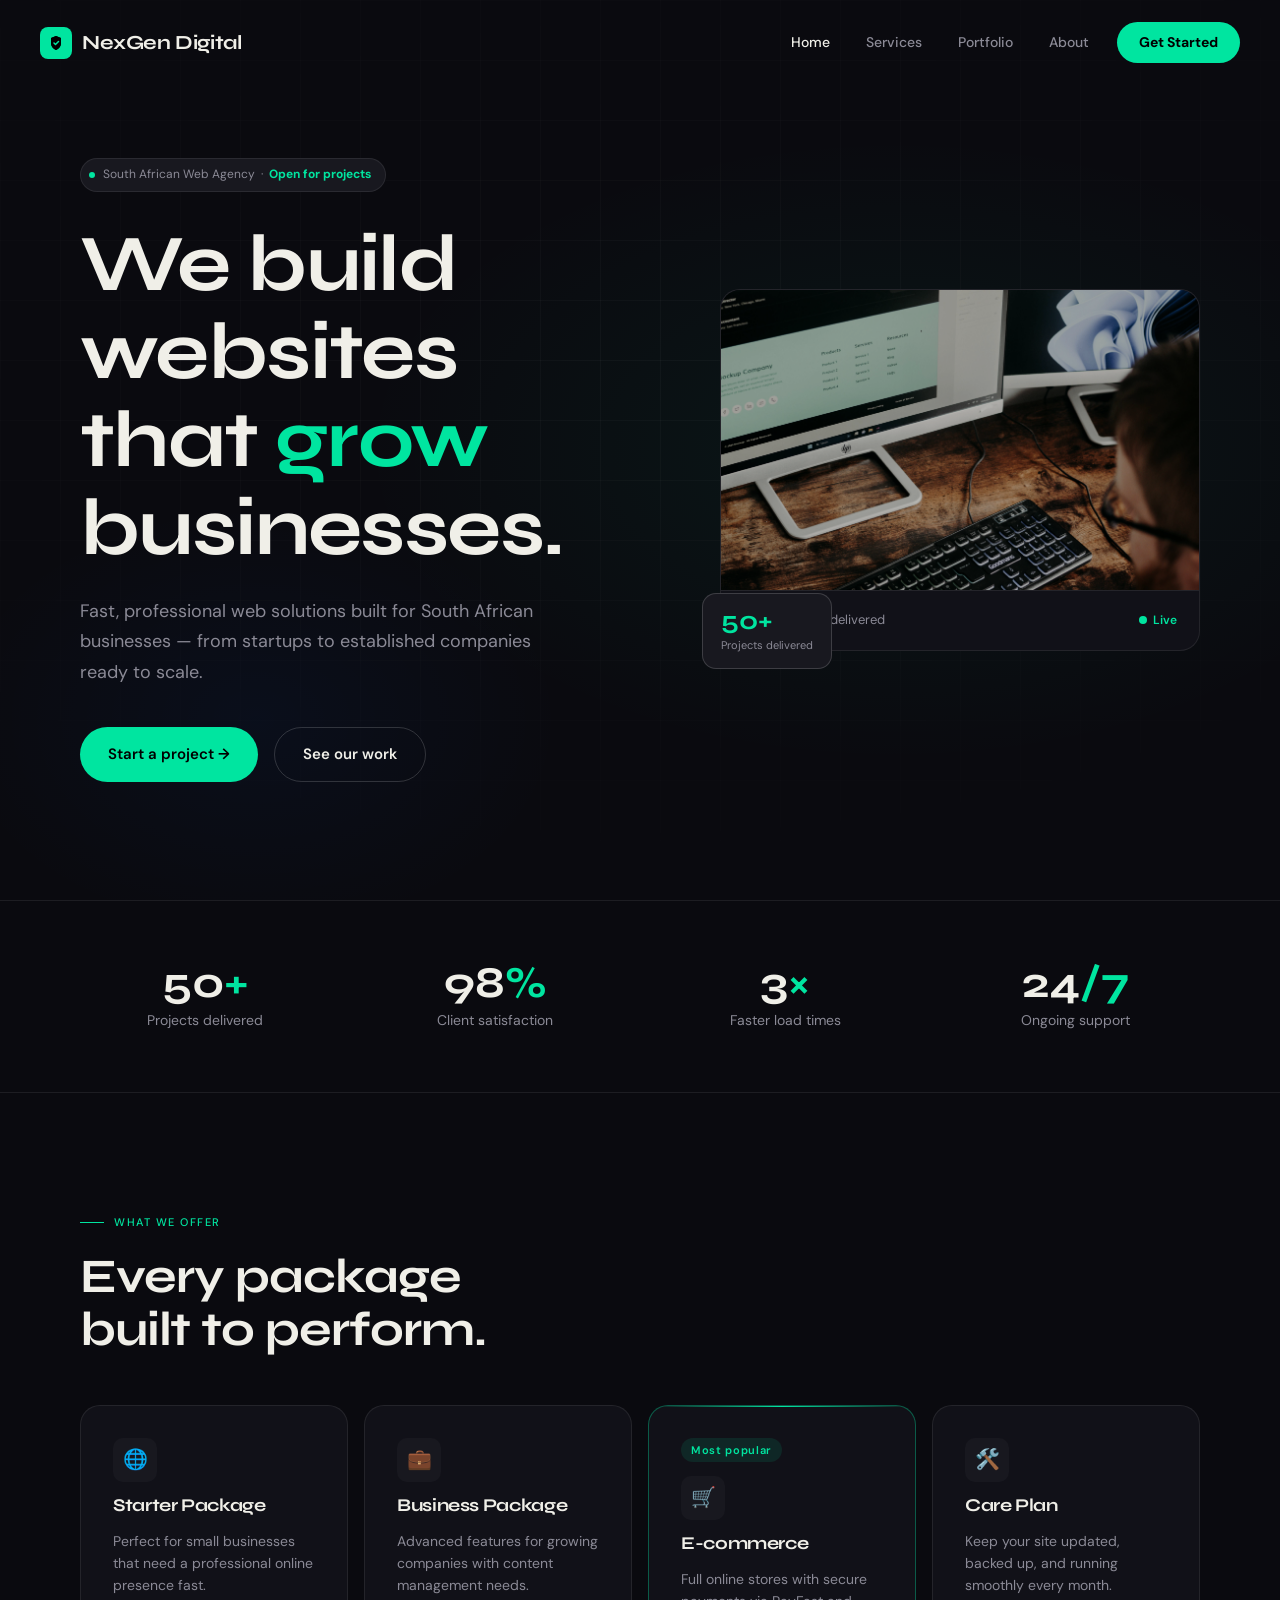
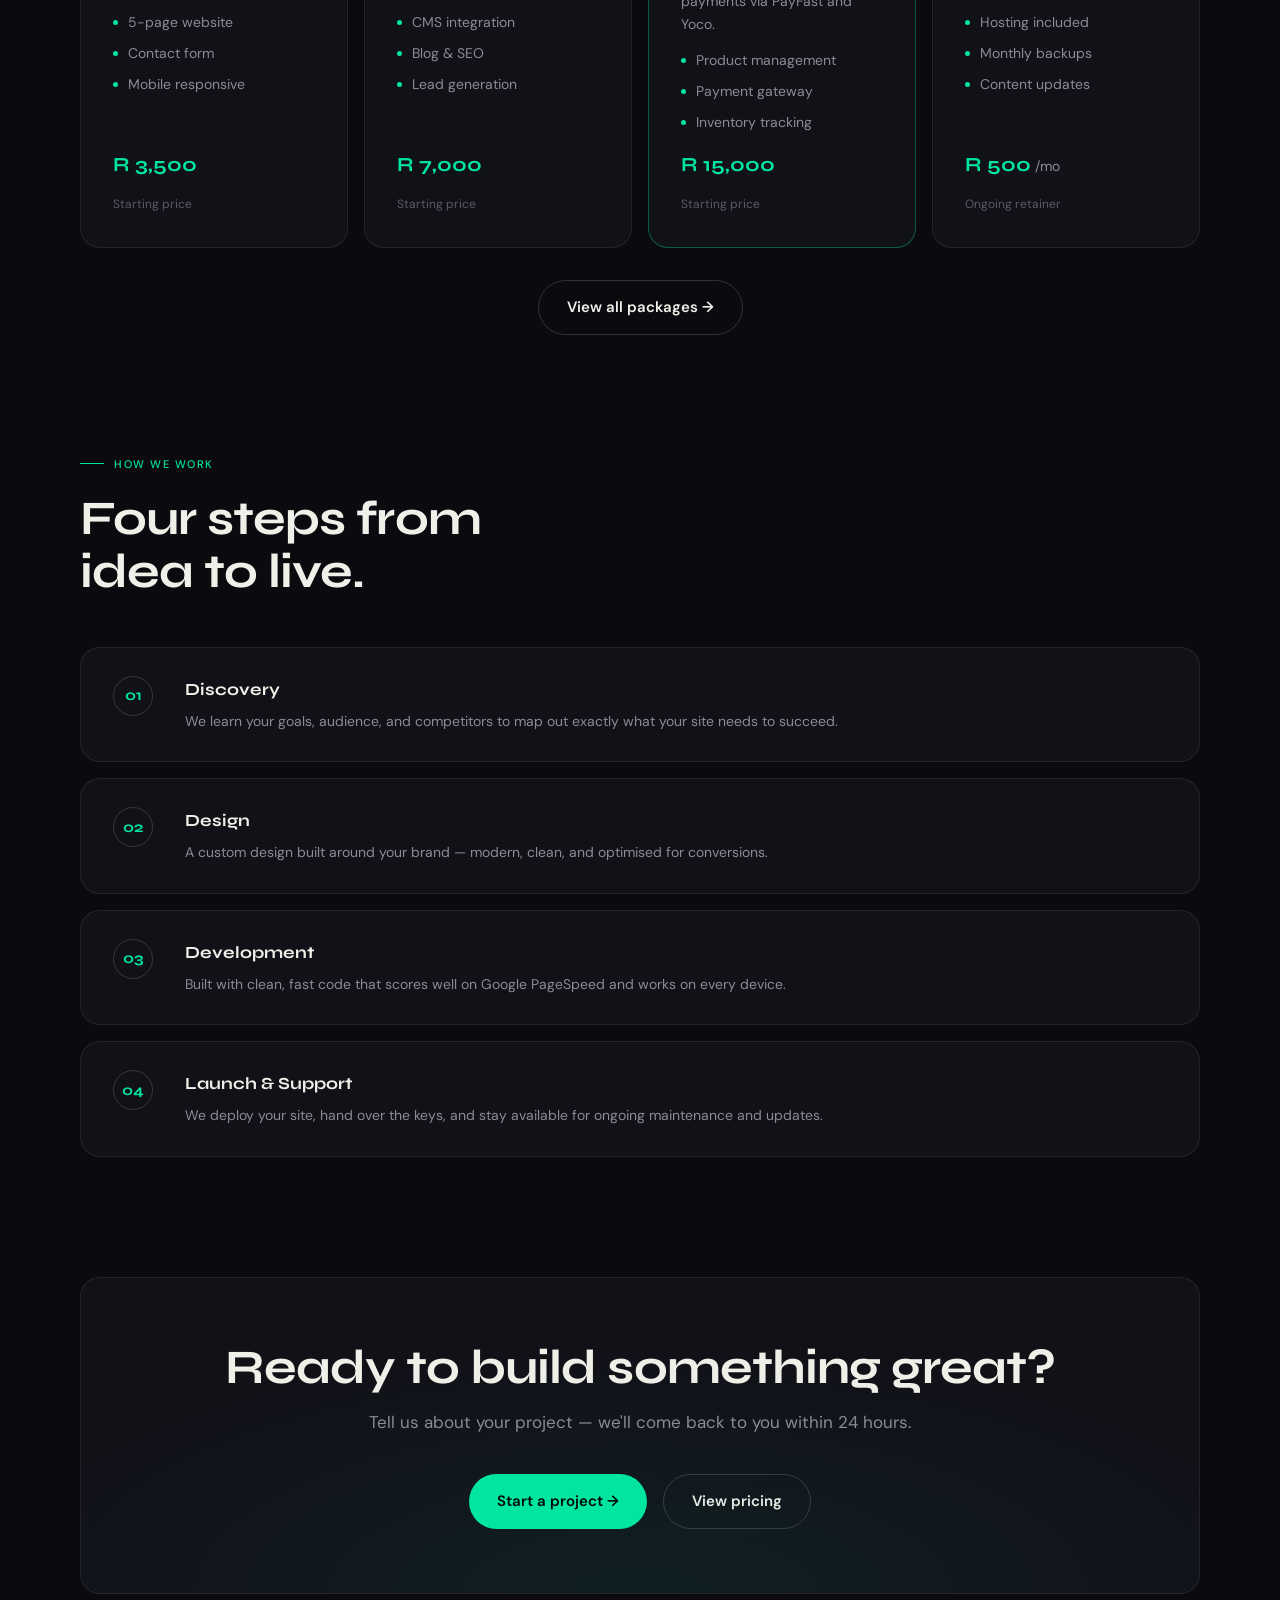
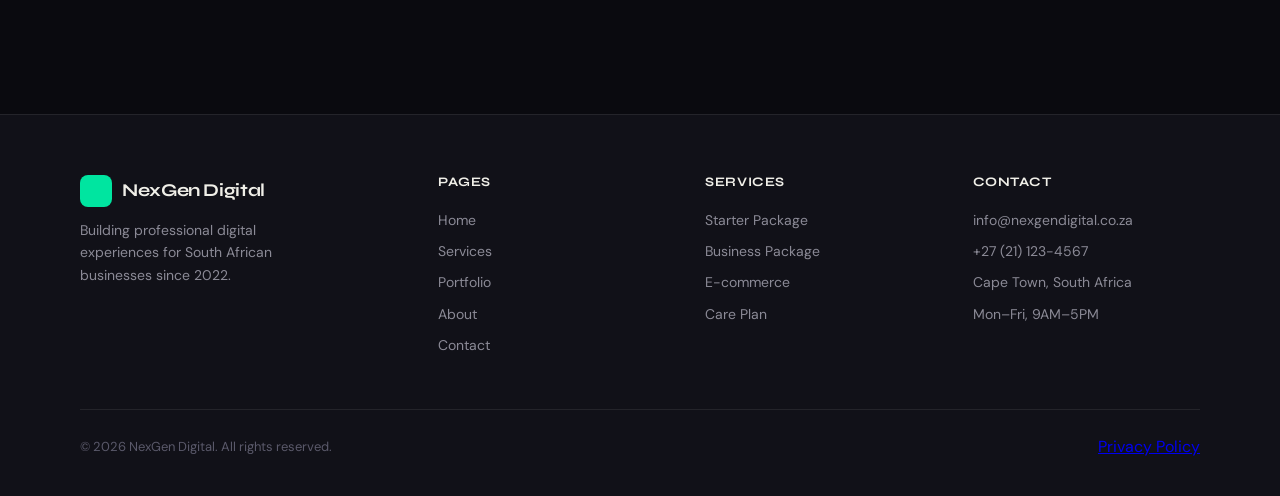
==== NexGen-Digital-main/index.html @ 3d47c084 "Add redesigned NexGen Digital site" ====
<!doctype html>
<html lang="en">
  <head>
    <meta charset="utf-8" />
    <meta name="viewport" content="width=device-width,initial-scale=1" />
    <title>NexGen Digital — Websites that help businesses grow</title>
    <link rel="preconnect" href="https://fonts.googleapis.com">
    <link rel="preconnect" href="https://fonts.gstatic.com" crossorigin>
    <link href="https://fonts.googleapis.com/css2?family=Syne:wght@600;700;800&family=DM+Sans:wght@400;500;600&display=swap" rel="stylesheet">
    <link rel="stylesheet" href="css/styles.css">
  </head>
  <body>

    <header class="site-header" id="header">
      <div class="container header-inner">
        <a href="index.html" class="brand">
          <div class="brand-mark">
            <svg viewBox="0 0 16 16" fill="none" xmlns="http://www.w3.org/2000/svg">
              <path d="M3 3L8 1L13 3V8C13 11.5 10.5 14 8 15C5.5 14 3 11.5 3 8V3Z" fill="#000" stroke="#000" stroke-width="0"/>
              <path d="M3 3L8 1L13 3V8C13 11.5 10.5 14 8 15C5.5 14 3 11.5 3 8V3Z" fill="#000"/>
              <path d="M6 8L7.5 9.5L10.5 6.5" stroke="#00E5A0" stroke-width="1.5" stroke-linecap="round" stroke-linejoin="round"/>
            </svg>
          </div>
          NexGen Digital
        </a>
        <nav class="nav">
          <a href="index.html" class="active">Home</a>
          <a href="services.html">Services</a>
          <a href="portfolio.html">Portfolio</a>
          <a href="about.html">About</a>
          <a href="contact.html" class="cta">Get Started</a>
        </nav>
      </div>
    </header>

    <main>

      <!-- HERO -->
      <section class="hero">
        <div class="hero-bg"></div>
        <div class="hero-grid"></div>
        <div class="container hero-inner">
          <div class="hero-copy">
            <div class="hero-label">
              <span class="hero-dot"></span>
              <span>South African Web Agency &nbsp;·&nbsp; <strong style="color:var(--accent)">Open for projects</strong></span>
            </div>
            <h1>We build websites that <em>grow</em> businesses.</h1>
            <p class="hero-lede">Fast, professional web solutions built for South African businesses — from startups to established companies ready to scale.</p>
            <div class="hero-actions">
              <a href="contact.html" class="btn primary">Start a project &rarr;</a>
              <a href="portfolio.html" class="btn ghost">See our work</a>
            </div>
          </div>
          <div class="hero-visual reveal">
            <div class="hero-card">
              <img src="assets/pexels-fotios-photos-16129688.jpg" alt="Professional digital workspace" />
              <div class="hero-card-footer">
                <p>Latest project delivered</p>
                <div class="hcf-right">
                  <div class="hcf-dot"></div>
                  <span style="font-size:12px;color:var(--accent);font-weight:600">Live</span>
                </div>
              </div>
            </div>
            <div class="hero-badge">
              <div class="num">50<span style="color:var(--accent)">+</span></div>
              <div class="lbl">Projects delivered</div>
            </div>
          </div>
        </div>
      </section>

      <!-- STATS -->
      <div class="stats">
        <div class="container">
          <div class="stats-grid reveal">
            <div class="stat-item">
              <div class="stat-num">50<span>+</span></div>
              <div class="stat-lbl">Projects delivered</div>
            </div>
            <div class="stat-item">
              <div class="stat-num">98<span>%</span></div>
              <div class="stat-lbl">Client satisfaction</div>
            </div>
            <div class="stat-item">
              <div class="stat-num">3<span>×</span></div>
              <div class="stat-lbl">Faster load times</div>
            </div>
            <div class="stat-item">
              <div class="stat-num">24<span>/7</span></div>
              <div class="stat-lbl">Ongoing support</div>
            </div>
          </div>
        </div>
      </div>

      <!-- SERVICES PREVIEW -->
      <section class="section">
        <div class="container">
          <div class="eyebrow reveal">What we offer</div>
          <h2 class="reveal" style="color:var(--text);max-width:480px">Every package built to perform.</h2>
          <div class="cards">
            <article class="card reveal">
              <div class="card-icon">🌐</div>
              <h3>Starter Package</h3>
              <p>Perfect for small businesses that need a professional online presence fast.</p>
              <ul>
                <li>5-page website</li>
                <li>Contact form</li>
                <li>Mobile responsive</li>
              </ul>
              <div class="price">R 3,500</div>
              <div class="note">Starting price</div>
            </article>
            <article class="card reveal" style="transition-delay:0.1s">
              <div class="card-icon">💼</div>
              <h3>Business Package</h3>
              <p>Advanced features for growing companies with content management needs.</p>
              <ul>
                <li>CMS integration</li>
                <li>Blog &amp; SEO</li>
                <li>Lead generation</li>
              </ul>
              <div class="price">R 7,000</div>
              <div class="note">Starting price</div>
            </article>
            <article class="card featured reveal" style="transition-delay:0.2s">
              <div class="tag">Most popular</div>
              <div class="card-icon">🛒</div>
              <h3>E-commerce</h3>
              <p>Full online stores with secure payments via PayFast and Yoco.</p>
              <ul>
                <li>Product management</li>
                <li>Payment gateway</li>
                <li>Inventory tracking</li>
              </ul>
              <div class="price">R 15,000</div>
              <div class="note">Starting price</div>
            </article>
            <article class="card reveal" style="transition-delay:0.3s">
              <div class="card-icon">🛠️</div>
              <h3>Care Plan</h3>
              <p>Keep your site updated, backed up, and running smoothly every month.</p>
              <ul>
                <li>Hosting included</li>
                <li>Monthly backups</li>
                <li>Content updates</li>
              </ul>
              <div class="price">R 500<span style="font-size:14px;color:var(--muted);font-family:'DM Sans',sans-serif;font-weight:400"> /mo</span></div>
              <div class="note">Ongoing retainer</div>
            </article>
          </div>
          <div style="margin-top:32px;text-align:center">
            <a href="services.html" class="btn ghost">View all packages &rarr;</a>
          </div>
        </div>
      </section>

      <!-- PROCESS -->
      <section class="section" style="padding-top:0">
        <div class="container">
          <div class="eyebrow reveal">How we work</div>
          <h2 class="reveal" style="color:var(--text);max-width:440px">Four steps from idea to live.</h2>
          <ol class="process-list">
            <li class="reveal">
              <div class="step-num">01</div>
              <div class="step-content">
                <strong>Discovery</strong>
                <p>We learn your goals, audience, and competitors to map out exactly what your site needs to succeed.</p>
              </div>
            </li>
            <li class="reveal">
              <div class="step-num">02</div>
              <div class="step-content">
                <strong>Design</strong>
                <p>A custom design built around your brand — modern, clean, and optimised for conversions.</p>
              </div>
            </li>
            <li class="reveal">
              <div class="step-num">03</div>
              <div class="step-content">
                <strong>Development</strong>
                <p>Built with clean, fast code that scores well on Google PageSpeed and works on every device.</p>
              </div>
            </li>
            <li class="reveal">
              <div class="step-num">04</div>
              <div class="step-content">
                <strong>Launch &amp; Support</strong>
                <p>We deploy your site, hand over the keys, and stay available for ongoing maintenance and updates.</p>
              </div>
            </li>
          </ol>
        </div>
      </section>

      <!-- CTA BANNER -->
      <div class="container">
        <div class="cta-banner reveal">
          <h2 style="color:var(--text)">Ready to build something great?</h2>
          <p>Tell us about your project — we'll come back to you within 24 hours.</p>
          <div class="btn-group">
            <a href="contact.html" class="btn primary">Start a project &rarr;</a>
            <a href="services.html" class="btn ghost">View pricing</a>
          </div>
        </div>
      </div>

    </main>

    <footer class="site-footer">
      <div class="container">
        <div class="footer-inner">
          <div class="footer-brand">
            <a href="index.html" class="brand" style="font-size:18px">
              <div class="brand-mark">
                <svg viewBox="0 0 16 16" fill="none"><path d="M6 8L7.5 9.5L10.5 6.5" stroke="#00E5A0" stroke-width="1.5" stroke-linecap="round" stroke-linejoin="round"/></svg>
              </div>
              NexGen Digital
            </a>
            <p>Building professional digital experiences for South African businesses since 2022.</p>
          </div>
          <div class="footer-col">
            <h4>Pages</h4>
            <a href="index.html">Home</a>
            <a href="services.html">Services</a>
            <a href="portfolio.html">Portfolio</a>
            <a href="about.html">About</a>
            <a href="contact.html">Contact</a>
          </div>
          <div class="footer-col">
            <h4>Services</h4>
            <a href="services.html">Starter Package</a>
            <a href="services.html">Business Package</a>
            <a href="services.html">E-commerce</a>
            <a href="services.html">Care Plan</a>
          </div>
          <div class="footer-col">
            <h4>Contact</h4>
            <a href="mailto:info@nexgendigital.co.za">info@nexgendigital.co.za</a>
            <a href="tel:+27211234567">+27 (21) 123-4567</a>
            <a href="#">Cape Town, South Africa</a>
            <a href="#">Mon–Fri, 9AM–5PM</a>
          </div>
        </div>
        <div class="footer-bottom">
          <p>&copy; <span id="year"></span> NexGen Digital. All rights reserved.</p>
          <a href="#">Privacy Policy</a>
        </div>
      </div>
    </footer>

    <script src="js/script.js"></script>
  </body>
</html>
---- NexGen-Digital-main/css/styles.css ----
/* ─── Design Tokens ──────────────────────────────────────────── */
:root {
  --bg:        #0A0A0F;
  --surface:   #111118;
  --surface2:  #18181F;
  --border:    rgba(255,255,255,0.08);
  --border-hi: rgba(255,255,255,0.16);
  --accent:    #00E5A0;
  --accent2:   #0066FF;
  --text:      #F0EFE8;
  --muted:     #8B8A96;
  --muted2:    #5A596A;
  --radius:    14px;
  --radius-lg: 20px;
  --container: 1200px;
  font-family: 'DM Sans', sans-serif;
}

/* ─── Reset ───────────────────────────────────────────────────── */
*, *::before, *::after { box-sizing: border-box; margin: 0; padding: 0; }
html { scroll-behavior: smooth; }
body {
  background: var(--bg);
  color: var(--text);
  line-height: 1.65;
  font-size: 16px;
  -webkit-font-smoothing: antialiased;
  min-height: 100vh;
  overflow-x: hidden;
}

/* ─── Typography ──────────────────────────────────────────────── */
h1, h2, h3, h4, .brand { font-family: 'Syne', sans-serif; font-weight: 700; line-height: 1.1; letter-spacing: -0.02em; }
h1 { font-size: clamp(40px, 7vw, 80px); }
h2 { font-size: clamp(28px, 4vw, 48px); }
h3 { font-size: clamp(18px, 2vw, 22px); }
p  { color: var(--muted); line-height: 1.75; }

.eyebrow {
  font-family: 'DM Sans', sans-serif;
  font-size: 11px;
  font-weight: 500;
  letter-spacing: 0.14em;
  text-transform: uppercase;
  color: var(--accent);
  display: flex;
  align-items: center;
  gap: 10px;
  margin-bottom: 20px;
}
.eyebrow::before {
  content: '';
  display: inline-block;
  width: 24px; height: 1px;
  background: var(--accent);
}

/* ─── Layout ──────────────────────────────────────────────────── */
.container { max-width: var(--container); margin: 0 auto; padding: 0 40px; }
.section    { padding: 120px 0; }

/* ─── Header ──────────────────────────────────────────────────── */
.site-header {
  position: fixed;
  top: 0; left: 0; right: 0;
  z-index: 100;
  border-bottom: 1px solid transparent;
  transition: border-color 0.3s, background 0.3s;
}
.site-header.scrolled {
  background: rgba(10,10,15,0.85);
  backdrop-filter: blur(16px);
  border-color: var(--border);
}
.header-inner {
  display: flex;
  align-items: center;
  justify-content: space-between;
  padding: 22px 0;
}
.brand {
  font-size: 20px;
  color: var(--text);
  text-decoration: none;
  display: flex;
  align-items: center;
  gap: 10px;
}
.brand-mark {
  width: 32px; height: 32px;
  background: var(--accent);
  border-radius: 8px;
  display: flex; align-items: center; justify-content: center;
  flex-shrink: 0;
}
.brand-mark svg { width: 16px; height: 16px; }

.nav { display: flex; align-items: center; gap: 4px; }
.nav a {
  color: var(--muted);
  text-decoration: none;
  font-size: 14px;
  font-weight: 500;
  padding: 8px 16px;
  border-radius: 40px;
  transition: color 0.2s, background 0.2s;
}
.nav a:hover { color: var(--text); background: var(--surface2); }
.nav a.active { color: var(--text); }
.nav a.cta {
  background: var(--accent);
  color: #000;
  font-weight: 700;
  padding: 9px 22px;
  margin-left: 8px;
}
.nav a.cta:hover { background: #00ffb3; }

/* ─── Buttons ─────────────────────────────────────────────────── */
.btn {
  display: inline-flex;
  align-items: center;
  gap: 8px;
  padding: 14px 28px;
  border-radius: 40px;
  font-size: 15px;
  font-weight: 600;
  font-family: 'DM Sans', sans-serif;
  text-decoration: none;
  border: none;
  cursor: pointer;
  transition: transform 0.2s, box-shadow 0.2s, background 0.2s, color 0.2s, border-color 0.2s;
}
.btn.primary { background: var(--accent); color: #000; }
.btn.primary:hover { background: #00ffb3; transform: translateY(-2px); box-shadow: 0 12px 32px rgba(0,229,160,0.25); }
.btn.ghost { background: transparent; color: var(--text); border: 1px solid var(--border-hi); }
.btn.ghost:hover { border-color: var(--accent); color: var(--accent); transform: translateY(-1px); }

/* ─── Hero ────────────────────────────────────────────────────── */
.hero {
  min-height: 100vh;
  display: flex;
  align-items: center;
  padding: 140px 0 100px;
  position: relative;
  overflow: hidden;
}
.hero-bg {
  position: absolute; inset: 0;
  background:
    radial-gradient(ellipse 60% 50% at 70% 50%, rgba(0,229,160,0.06) 0%, transparent 70%),
    radial-gradient(ellipse 40% 40% at 20% 80%, rgba(0,102,255,0.05) 0%, transparent 60%);
  pointer-events: none;
}
.hero-grid {
  position: absolute; inset: 0;
  background-image:
    linear-gradient(var(--border) 1px, transparent 1px),
    linear-gradient(90deg, var(--border) 1px, transparent 1px);
  background-size: 60px 60px;
  mask-image: radial-gradient(ellipse 80% 60% at 50% 40%, black, transparent);
  opacity: 0.4;
  pointer-events: none;
}
.hero-inner {
  display: grid;
  grid-template-columns: 1fr 480px;
  gap: 80px;
  align-items: center;
  position: relative;
}
.hero-label {
  display: inline-flex;
  align-items: center;
  gap: 8px;
  background: var(--surface2);
  border: 1px solid var(--border);
  padding: 6px 14px 6px 8px;
  border-radius: 40px;
  font-size: 12px;
  color: var(--muted);
  margin-bottom: 28px;
}
.hero-dot { width: 6px; height: 6px; border-radius: 50%; background: var(--accent); animation: pulse 2s infinite; }
@keyframes pulse { 0%,100%{opacity:1} 50%{opacity:0.4} }
.hero h1 { margin-bottom: 24px; color: var(--text); }
.hero h1 em { font-style: normal; color: var(--accent); }
.hero-lede { font-size: 18px; color: var(--muted); margin-bottom: 40px; max-width: 480px; line-height: 1.7; }
.hero-actions { display: flex; gap: 16px; flex-wrap: wrap; }
.hero-visual { position: relative; }
.hero-card {
  background: var(--surface);
  border: 1px solid var(--border);
  border-radius: var(--radius-lg);
  overflow: hidden;
}
.hero-card img { width: 100%; height: 300px; object-fit: cover; display: block; filter: brightness(0.8) saturate(0.85); }
.hero-card-footer {
  padding: 18px 22px;
  display: flex;
  align-items: center;
  justify-content: space-between;
  border-top: 1px solid var(--border);
}
.hero-card-footer p { font-size: 13px; color: var(--muted); margin: 0; }
.hcf-right { display: flex; align-items: center; gap: 6px; }
.hcf-dot { width: 8px; height: 8px; border-radius: 50%; background: var(--accent); }
.hero-badge {
  position: absolute;
  bottom: -18px; left: -18px;
  background: var(--surface2);
  border: 1px solid var(--border-hi);
  border-radius: var(--radius);
  padding: 14px 18px;
}
.hero-badge .num { font-family: 'Syne', sans-serif; font-size: 26px; font-weight: 700; color: var(--accent); line-height: 1; }
.hero-badge .lbl { font-size: 11px; color: var(--muted); margin-top: 2px; }

/* ─── Stats ───────────────────────────────────────────────────── */
.stats {
  padding: 60px 0;
  border-top: 1px solid var(--border);
  border-bottom: 1px solid var(--border);
}
.stats-grid { display: grid; grid-template-columns: repeat(4,1fr); gap: 40px; }
.stat-item { text-align: center; }
.stat-num { font-family: 'Syne', sans-serif; font-size: 44px; font-weight: 700; color: var(--text); line-height: 1; }
.stat-num span { color: var(--accent); }
.stat-lbl { font-size: 14px; color: var(--muted); margin-top: 4px; }

/* ─── Services / Cards ────────────────────────────────────────── */
.cards { display: grid; grid-template-columns: repeat(4,1fr); gap: 16px; margin-top: 48px; }
.card {
  background: var(--surface);
  border: 1px solid var(--border);
  border-radius: var(--radius-lg);
  padding: 32px;
  display: flex;
  flex-direction: column;
  gap: 14px;
  transition: border-color 0.3s, transform 0.3s;
  position: relative;
  overflow: hidden;
}
.card::before {
  content: '';
  position: absolute; top: 0; left: 0; right: 0; height: 1px;
  background: linear-gradient(90deg, transparent, var(--accent), transparent);
  opacity: 0;
  transition: opacity 0.3s;
}
.card:hover { border-color: var(--border-hi); transform: translateY(-4px); }
.card:hover::before { opacity: 1; }
.card.featured { border-color: rgba(0,229,160,0.35); }
.card.featured::before { opacity: 1; }
.card-icon {
  width: 44px; height: 44px;
  background: var(--surface2);
  border-radius: 10px;
  display: flex; align-items: center; justify-content: center;
  font-size: 20px;
}
.card h3 { color: var(--text); font-size: 18px; }
.card p  { font-size: 14px; line-height: 1.6; }
.card ul { list-style: none; display: flex; flex-direction: column; gap: 8px; }
.card li { font-size: 14px; color: var(--muted); display: flex; align-items: center; gap: 10px; }
.card li::before { content: ''; width: 5px; height: 5px; border-radius: 50%; background: var(--accent); flex-shrink: 0; }
.card .price { font-family: 'Syne', sans-serif; font-size: 20px; font-weight: 700; color: var(--accent); margin-top: auto; }
.card .note  { font-size: 12px; color: var(--muted2); }
.card .tag   { display: inline-block; background: rgba(0,229,160,0.1); color: var(--accent); font-size: 11px; font-weight: 600; padding: 3px 10px; border-radius: 20px; letter-spacing: 0.06em; width: fit-content; }

/* ─── Process ─────────────────────────────────────────────────── */
.process-list { list-style: none; display: grid; gap: 16px; margin-top: 48px; }
.process-list li {
  padding: 28px 32px;
  background: var(--surface);
  border: 1px solid var(--border);
  border-radius: var(--radius-lg);
  display: grid;
  grid-template-columns: 52px 1fr;
  gap: 20px;
  align-items: start;
  transition: border-color 0.3s, transform 0.3s;
}
.process-list li:hover { border-color: var(--border-hi); transform: translateX(6px); }
.step-num {
  width: 40px; height: 40px;
  border-radius: 50%;
  border: 1px solid var(--border-hi);
  display: flex; align-items: center; justify-content: center;
  font-family: 'Syne', sans-serif;
  font-weight: 700; font-size: 15px;
  color: var(--accent);
  flex-shrink: 0;
}
.step-content strong { display: block; font-family: 'Syne', sans-serif; font-size: 17px; color: var(--text); margin-bottom: 5px; }
.step-content p { font-size: 14px; margin: 0; }

/* ─── Portfolio ───────────────────────────────────────────────── */
.frames { display: grid; grid-template-columns: repeat(3,1fr); gap: 16px; margin-top: 48px; }
.frame {
  background: var(--surface);
  border: 1px solid var(--border);
  border-radius: var(--radius-lg);
  overflow: hidden;
  display: flex;
  flex-direction: column;
  transition: border-color 0.3s, transform 0.3s;
}
.frame:hover { border-color: var(--border-hi); transform: translateY(-4px); }
.frame-img { overflow: hidden; }
.frame-img img { width: 100%; height: 200px; object-fit: cover; display: block; transition: transform 0.4s; filter: brightness(0.8) saturate(0.85); }
.frame:hover .frame-img img { transform: scale(1.05); }
.frame-body { padding: 22px; display: flex; flex-direction: column; gap: 10px; flex: 1; }
.frame h3 { color: var(--text); font-size: 17px; }
.frame p  { font-size: 14px; }
.frame .btn { margin-top: auto; align-self: flex-start; font-size: 13px; padding: 9px 18px; }

/* ─── About ───────────────────────────────────────────────────── */
.about-grid {
  display: grid;
  grid-template-columns: 1fr 360px;
  gap: 80px;
  align-items: start;
  margin-top: 60px;
}
.about-text p { margin-bottom: 14px; }
.about-checklist { list-style: none; display: grid; gap: 10px; margin-top: 28px; }
.about-checklist li {
  display: flex; align-items: center; gap: 12px;
  font-size: 15px; color: var(--text);
  padding: 12px 18px;
  background: var(--surface);
  border: 1px solid var(--border);
  border-radius: 10px;
}
.check-icon { width: 22px; height: 22px; background: rgba(0,229,160,0.12); color: var(--accent); border-radius: 50%; display: flex; align-items: center; justify-content: center; font-size: 12px; font-weight: 700; flex-shrink: 0; }
.about-photo img {
  width: 100%;
  aspect-ratio: 3/4;
  object-fit: cover;
  border-radius: var(--radius-lg);
  display: block;
  filter: brightness(0.85) saturate(0.8);
}

/* ─── Contact ─────────────────────────────────────────────────── */
.contact-grid {
  display: grid;
  grid-template-columns: 1fr 300px;
  gap: 60px;
  margin-top: 60px;
  align-items: start;
}
.contact-form { display: flex; flex-direction: column; gap: 20px; }
.field-label { display: block; font-size: 12px; font-weight: 600; color: var(--muted); letter-spacing: 0.06em; text-transform: uppercase; margin-bottom: 8px; }
.contact-form input,
.contact-form textarea {
  width: 100%;
  padding: 14px 18px;
  background: var(--surface);
  border: 1px solid var(--border);
  border-radius: 10px;
  color: var(--text);
  font-family: 'DM Sans', sans-serif;
  font-size: 15px;
  transition: border-color 0.2s;
  outline: none;
}
.contact-form input:focus,
.contact-form textarea:focus { border-color: var(--accent); }
.contact-form textarea { resize: vertical; min-height: 140px; }
.form-actions { display: flex; gap: 12px; flex-wrap: wrap; margin-top: 8px; }
.contact-info { display: flex; flex-direction: column; gap: 12px; }
.ci-card {
  background: var(--surface);
  border: 1px solid var(--border);
  border-radius: var(--radius);
  padding: 18px 20px;
}
.ci-label { font-size: 11px; font-weight: 600; color: var(--accent); letter-spacing: 0.08em; text-transform: uppercase; margin-bottom: 5px; }
.ci-card a { color: var(--text); text-decoration: none; font-size: 14px; transition: color 0.2s; }
.ci-card a:hover { color: var(--accent); }
.ci-card p { color: var(--text); font-size: 14px; margin: 0; }

/* ─── CTA Banner ──────────────────────────────────────────────── */
.cta-banner {
  background: var(--surface);
  border: 1px solid var(--border);
  border-radius: var(--radius-lg);
  padding: 64px;
  text-align: center;
  position: relative;
  overflow: hidden;
  margin: 0 0 120px;
}
.cta-banner::before {
  content: '';
  position: absolute; inset: 0;
  background: radial-gradient(ellipse 60% 80% at 50% 100%, rgba(0,229,160,0.07), transparent);
  pointer-events: none;
}
.cta-banner h2 { color: var(--text); margin-bottom: 14px; }
.cta-banner p  { margin-bottom: 36px; font-size: 17px; }
.btn-group { display: flex; gap: 16px; justify-content: center; flex-wrap: wrap; }

/* ─── Footer ──────────────────────────────────────────────────── */
.site-footer { border-top: 1px solid var(--border); padding: 60px 0 36px; background: var(--surface); }
.footer-inner { display: grid; grid-template-columns: 1.4fr 1fr 1fr 1fr; gap: 40px; margin-bottom: 48px; }
.footer-brand p { font-size: 14px; color: var(--muted); margin-top: 12px; max-width: 220px; line-height: 1.6; }
.footer-col h4 { font-family: 'Syne', sans-serif; font-size: 13px; font-weight: 700; color: var(--text); margin-bottom: 16px; letter-spacing: 0.04em; text-transform: uppercase; }
.footer-col a { display: block; color: var(--muted); text-decoration: none; font-size: 14px; padding: 4px 0; transition: color 0.2s; }
.footer-col a:hover { color: var(--accent); }
.footer-bottom { border-top: 1px solid var(--border); padding-top: 24px; display: flex; align-items: center; justify-content: space-between; }
.footer-bottom p { font-size: 13px; color: var(--muted2); margin: 0; }

/* ─── Page hero (inner pages) ─────────────────────────────────── */
.page-hero { padding: 160px 0 80px; position: relative; overflow: hidden; }
.page-hero::before {
  content: '';
  position: absolute; inset: 0;
  background: radial-gradient(ellipse 60% 60% at 30% 50%, rgba(0,102,255,0.05), transparent);
  pointer-events: none;
}
.page-hero h1 { color: var(--text); margin-bottom: 16px; }
.page-hero > .container > p { font-size: 18px; max-width: 560px; }

/* ─── Reveal ──────────────────────────────────────────────────── */
.reveal { opacity: 0; transform: translateY(24px); transition: opacity 0.7s ease, transform 0.7s ease; }
.reveal.active { opacity: 1; transform: none; }

/* ─── Responsive ──────────────────────────────────────────────── */
@media (max-width: 1100px) {
  .hero-inner { grid-template-columns: 1fr; }
  .hero-visual { display: none; }
  .footer-inner { grid-template-columns: 1fr 1fr; }
}
@media (max-width: 900px) {
  .cards { grid-template-columns: repeat(2,1fr); }
  .frames { grid-template-columns: repeat(2,1fr); }
  .stats-grid { grid-template-columns: repeat(2,1fr); }
  .about-grid { grid-template-columns: 1fr; }
  .about-photo { display: none; }
  .contact-grid { grid-template-columns: 1fr; }
  .cta-banner { padding: 40px 28px; }
}
@media (max-width: 660px) {
  .container { padding: 0 20px; }
  .section   { padding: 80px 0; }
  .cards     { grid-template-columns: 1fr; }
  .frames    { grid-template-columns: 1fr; }
  .stats-grid { grid-template-columns: repeat(2,1fr); gap: 24px; }
  .footer-inner { grid-template-columns: 1fr; }
  .footer-bottom { flex-direction: column; gap: 10px; text-align: center; }
  .hero-actions { flex-direction: column; align-items: flex-start; }
  .nav a:not(.cta) { display: none; }
}
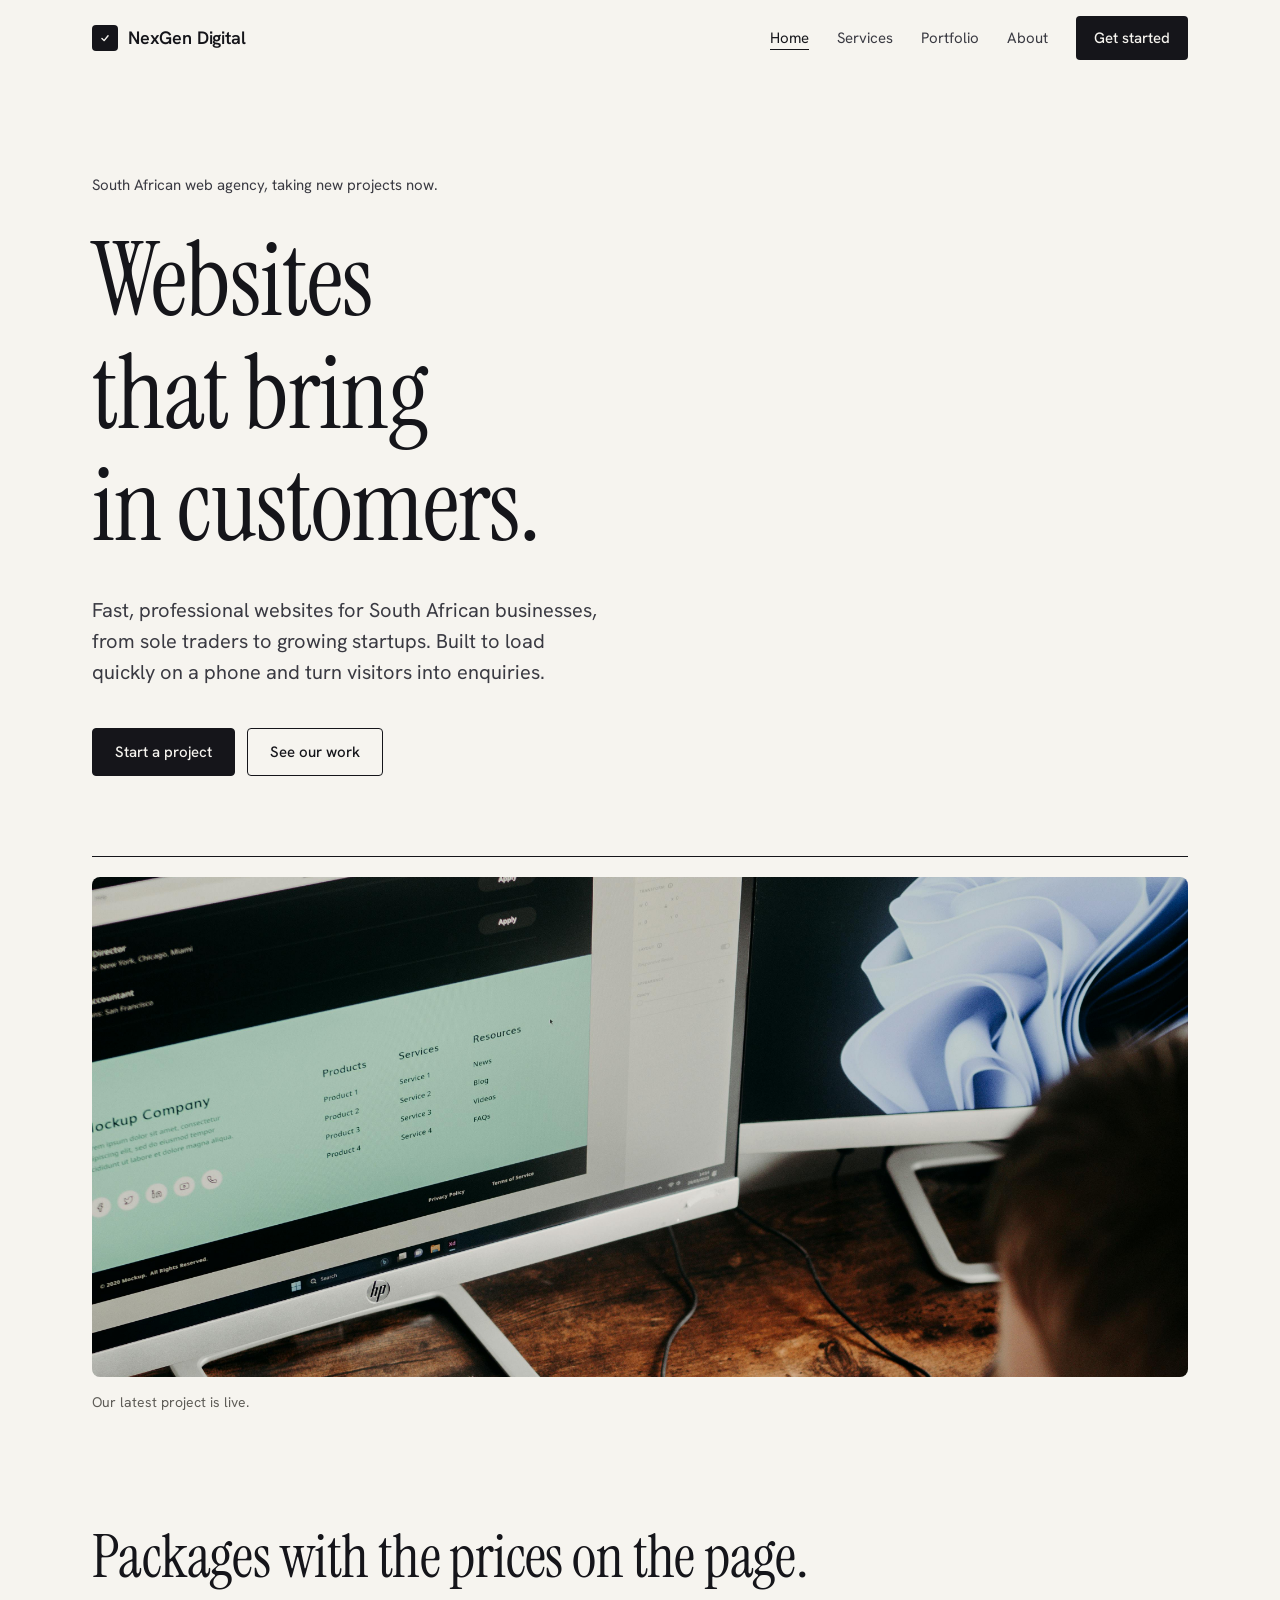
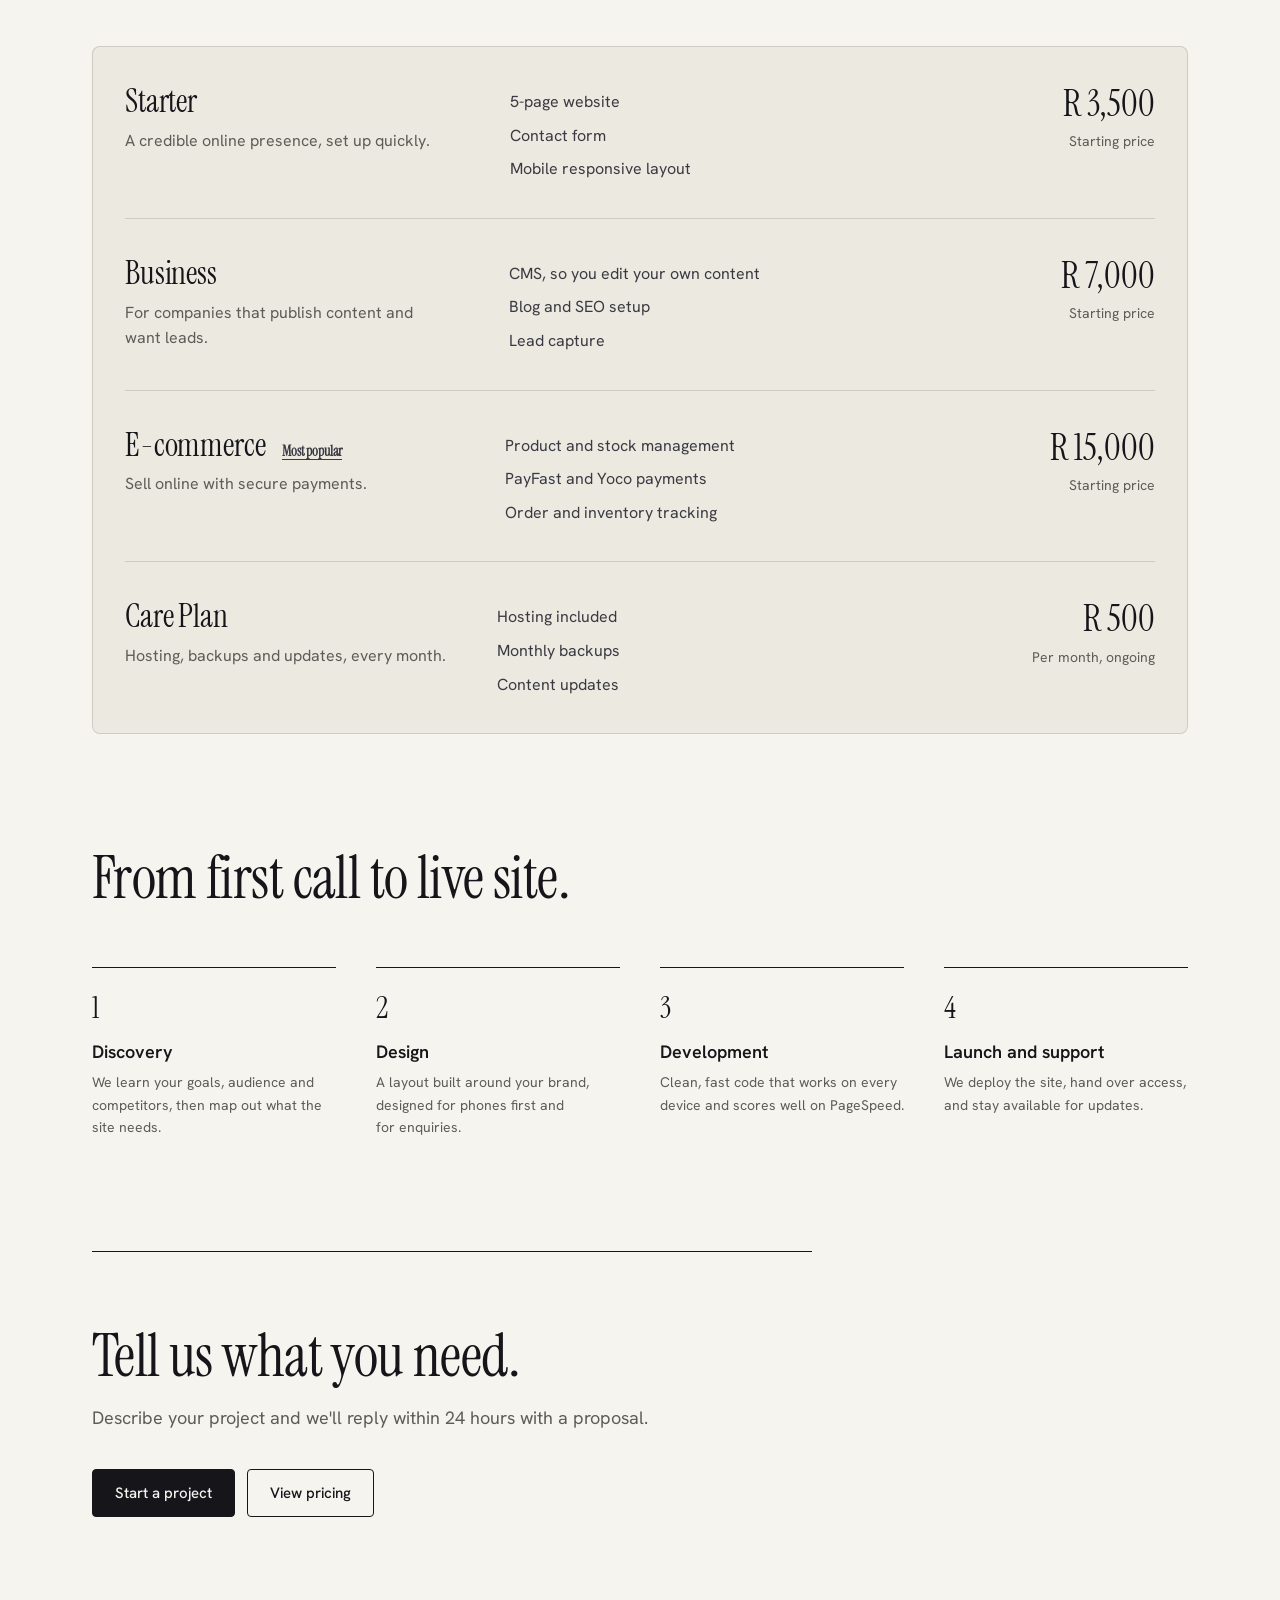
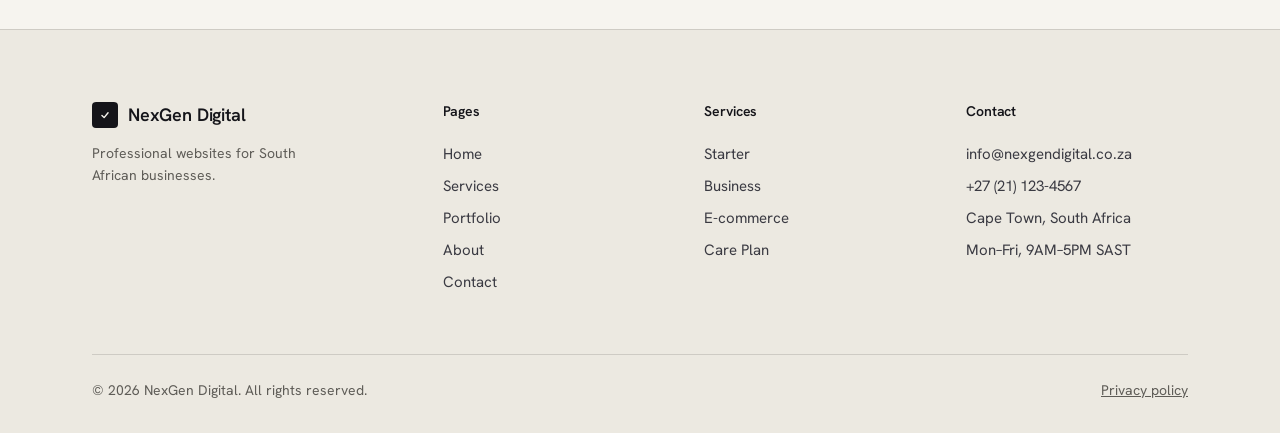
==== commit f33f6e68: "Redesign: shopfront design system and new home page" ====
--- a/NexGen-Digital-main/index.html
+++ b/NexGen-Digital-main/index.html
@@ -3,10 +3,10 @@
   <head>
     <meta charset="utf-8" />
     <meta name="viewport" content="width=device-width,initial-scale=1" />
-    <title>NexGen Digital — Websites that help businesses grow</title>
+    <title>NexGen Digital — Websites that bring in customers</title>
     <link rel="preconnect" href="https://fonts.googleapis.com">
     <link rel="preconnect" href="https://fonts.gstatic.com" crossorigin>
-    <link href="https://fonts.googleapis.com/css2?family=Syne:wght@600;700;800&family=DM+Sans:wght@400;500;600&display=swap" rel="stylesheet">
+    <link href="https://fonts.googleapis.com/css2?family=Instrument+Serif&family=Hanken+Grotesk:wght@400;500;600&display=swap" rel="stylesheet">
     <link rel="stylesheet" href="css/styles.css">
   </head>
   <body>
@@ -14,194 +14,135 @@
     <header class="site-header" id="header">
       <div class="container header-inner">
         <a href="index.html" class="brand">
-          <div class="brand-mark">
-            <svg viewBox="0 0 16 16" fill="none" xmlns="http://www.w3.org/2000/svg">
-              <path d="M3 3L8 1L13 3V8C13 11.5 10.5 14 8 15C5.5 14 3 11.5 3 8V3Z" fill="#000" stroke="#000" stroke-width="0"/>
-              <path d="M3 3L8 1L13 3V8C13 11.5 10.5 14 8 15C5.5 14 3 11.5 3 8V3Z" fill="#000"/>
-              <path d="M6 8L7.5 9.5L10.5 6.5" stroke="#00E5A0" stroke-width="1.5" stroke-linecap="round" stroke-linejoin="round"/>
-            </svg>
-          </div>
+          <span class="brand-mark"><svg viewBox="0 0 16 16" fill="none" aria-hidden="true"><path d="M4.5 8.5L7 11L11.5 5.5" stroke-width="1.6" stroke-linecap="round" stroke-linejoin="round"/></svg></span>
           NexGen Digital
         </a>
-        <nav class="nav">
-          <a href="index.html" class="active">Home</a>
+        <nav class="nav" aria-label="Main">
+          <a href="index.html" class="active" aria-current="page">Home</a>
           <a href="services.html">Services</a>
           <a href="portfolio.html">Portfolio</a>
           <a href="about.html">About</a>
-          <a href="contact.html" class="cta">Get Started</a>
+          <a href="contact.html" class="cta">Get started</a>
         </nav>
       </div>
     </header>
 
     <main>
 
-      <!-- HERO -->
       <section class="hero">
-        <div class="hero-bg"></div>
-        <div class="hero-grid"></div>
-        <div class="container hero-inner">
-          <div class="hero-copy">
-            <div class="hero-label">
-              <span class="hero-dot"></span>
-              <span>South African Web Agency &nbsp;·&nbsp; <strong style="color:var(--accent)">Open for projects</strong></span>
-            </div>
-            <h1>We build websites that <em>grow</em> businesses.</h1>
-            <p class="hero-lede">Fast, professional web solutions built for South African businesses — from startups to established companies ready to scale.</p>
-            <div class="hero-actions">
-              <a href="contact.html" class="btn primary">Start a project &rarr;</a>
-              <a href="portfolio.html" class="btn ghost">See our work</a>
-            </div>
+        <div class="container">
+          <p class="hero-label">South African web agency, taking new projects now.</p>
+          <h1>Websites that bring in customers.</h1>
+          <p class="hero-lede">Fast, professional websites for South African businesses, from sole traders to growing startups. Built to load quickly on a phone and turn visitors into enquiries.</p>
+          <div class="hero-actions">
+            <a href="contact.html" class="btn primary">Start a project</a>
+            <a href="portfolio.html" class="btn ghost">See our work</a>
           </div>
-          <div class="hero-visual reveal">
-            <div class="hero-card">
-              <img src="assets/pexels-fotios-photos-16129688.jpg" alt="Professional digital workspace" />
-              <div class="hero-card-footer">
-                <p>Latest project delivered</p>
-                <div class="hcf-right">
-                  <div class="hcf-dot"></div>
-                  <span style="font-size:12px;color:var(--accent);font-weight:600">Live</span>
-                </div>
-              </div>
-            </div>
-            <div class="hero-badge">
-              <div class="num">50<span style="color:var(--accent)">+</span></div>
-              <div class="lbl">Projects delivered</div>
-            </div>
-          </div>
+          <figure class="hero-photo">
+            <img src="assets/pexels-fotios-photos-16129688.jpg" alt="A person at a desk reviewing a website layout on a monitor" />
+            <figcaption>Our latest project is live.</figcaption>
+          </figure>
         </div>
       </section>
 
-      <!-- STATS -->
-      <div class="stats">
-        <div class="container">
-          <div class="stats-grid reveal">
-            <div class="stat-item">
-              <div class="stat-num">50<span>+</span></div>
-              <div class="stat-lbl">Projects delivered</div>
-            </div>
-            <div class="stat-item">
-              <div class="stat-num">98<span>%</span></div>
-              <div class="stat-lbl">Client satisfaction</div>
-            </div>
-            <div class="stat-item">
-              <div class="stat-num">3<span>×</span></div>
-              <div class="stat-lbl">Faster load times</div>
-            </div>
-            <div class="stat-item">
-              <div class="stat-num">24<span>/7</span></div>
-              <div class="stat-lbl">Ongoing support</div>
-            </div>
-          </div>
-        </div>
-      </div>
-
-      <!-- SERVICES PREVIEW -->
       <section class="section">
         <div class="container">
-          <div class="eyebrow reveal">What we offer</div>
-          <h2 class="reveal" style="color:var(--text);max-width:480px">Every package built to perform.</h2>
-          <div class="cards">
-            <article class="card reveal">
-              <div class="card-icon">🌐</div>
-              <h3>Starter Package</h3>
-              <p>Perfect for small businesses that need a professional online presence fast.</p>
+          <h2>Packages with the prices on the page.</h2>
+          <div class="packages">
+            <article class="pkg">
+              <div>
+                <h3>Starter</h3>
+                <p class="pkg-desc">A credible online presence, set up quickly.</p>
+              </div>
               <ul>
                 <li>5-page website</li>
                 <li>Contact form</li>
-                <li>Mobile responsive</li>
+                <li>Mobile responsive layout</li>
               </ul>
-              <div class="price">R 3,500</div>
-              <div class="note">Starting price</div>
+              <div class="price">R 3,500<span class="note">Starting price</span></div>
             </article>
-            <article class="card reveal" style="transition-delay:0.1s">
-              <div class="card-icon">💼</div>
-              <h3>Business Package</h3>
-              <p>Advanced features for growing companies with content management needs.</p>
+            <article class="pkg">
+              <div>
+                <h3>Business</h3>
+                <p class="pkg-desc">For companies that publish content and want leads.</p>
+              </div>
               <ul>
-                <li>CMS integration</li>
-                <li>Blog &amp; SEO</li>
-                <li>Lead generation</li>
+                <li>CMS, so you edit your own content</li>
+                <li>Blog and SEO setup</li>
+                <li>Lead capture</li>
               </ul>
-              <div class="price">R 7,000</div>
-              <div class="note">Starting price</div>
+              <div class="price">R 7,000<span class="note">Starting price</span></div>
             </article>
-            <article class="card featured reveal" style="transition-delay:0.2s">
-              <div class="tag">Most popular</div>
-              <div class="card-icon">🛒</div>
-              <h3>E-commerce</h3>
-              <p>Full online stores with secure payments via PayFast and Yoco.</p>
+            <article class="pkg">
+              <div>
+                <h3>E-commerce <span class="flag">Most popular</span></h3>
+                <p class="pkg-desc">Sell online with secure payments.</p>
+              </div>
               <ul>
-                <li>Product management</li>
-                <li>Payment gateway</li>
-                <li>Inventory tracking</li>
+                <li>Product and stock management</li>
+                <li>PayFast and Yoco payments</li>
+                <li>Order and inventory tracking</li>
               </ul>
-              <div class="price">R 15,000</div>
-              <div class="note">Starting price</div>
+              <div class="price">R 15,000<span class="note">Starting price</span></div>
             </article>
-            <article class="card reveal" style="transition-delay:0.3s">
-              <div class="card-icon">🛠️</div>
-              <h3>Care Plan</h3>
-              <p>Keep your site updated, backed up, and running smoothly every month.</p>
+            <article class="pkg">
+              <div>
+                <h3>Care Plan</h3>
+                <p class="pkg-desc">Hosting, backups and updates, every month.</p>
+              </div>
               <ul>
                 <li>Hosting included</li>
                 <li>Monthly backups</li>
                 <li>Content updates</li>
               </ul>
-              <div class="price">R 500<span style="font-size:14px;color:var(--muted);font-family:'DM Sans',sans-serif;font-weight:400"> /mo</span></div>
-              <div class="note">Ongoing retainer</div>
+              <div class="price">R 500<span class="note">Per month, ongoing</span></div>
             </article>
-          </div>
-          <div style="margin-top:32px;text-align:center">
-            <a href="services.html" class="btn ghost">View all packages &rarr;</a>
           </div>
         </div>
       </section>
 
-      <!-- PROCESS -->
       <section class="section" style="padding-top:0">
         <div class="container">
-          <div class="eyebrow reveal">How we work</div>
-          <h2 class="reveal" style="color:var(--text);max-width:440px">Four steps from idea to live.</h2>
+          <h2>From first call to live site.</h2>
           <ol class="process-list">
-            <li class="reveal">
-              <div class="step-num">01</div>
+            <li>
+              <span class="step-num">1</span>
               <div class="step-content">
                 <strong>Discovery</strong>
-                <p>We learn your goals, audience, and competitors to map out exactly what your site needs to succeed.</p>
+                <p>We learn your goals, audience and competitors, then map out what the site needs.</p>
               </div>
             </li>
-            <li class="reveal">
-              <div class="step-num">02</div>
+            <li>
+              <span class="step-num">2</span>
               <div class="step-content">
                 <strong>Design</strong>
-                <p>A custom design built around your brand — modern, clean, and optimised for conversions.</p>
+                <p>A layout built around your brand, designed for phones first and for enquiries.</p>
               </div>
             </li>
-            <li class="reveal">
-              <div class="step-num">03</div>
+            <li>
+              <span class="step-num">3</span>
               <div class="step-content">
                 <strong>Development</strong>
-                <p>Built with clean, fast code that scores well on Google PageSpeed and works on every device.</p>
+                <p>Clean, fast code that works on every device and scores well on PageSpeed.</p>
               </div>
             </li>
-            <li class="reveal">
-              <div class="step-num">04</div>
+            <li>
+              <span class="step-num">4</span>
               <div class="step-content">
-                <strong>Launch &amp; Support</strong>
-                <p>We deploy your site, hand over the keys, and stay available for ongoing maintenance and updates.</p>
+                <strong>Launch and support</strong>
+                <p>We deploy the site, hand over access, and stay available for updates.</p>
               </div>
             </li>
           </ol>
         </div>
       </section>
 
-      <!-- CTA BANNER -->
       <div class="container">
-        <div class="cta-banner reveal">
-          <h2 style="color:var(--text)">Ready to build something great?</h2>
-          <p>Tell us about your project — we'll come back to you within 24 hours.</p>
+        <div class="cta-banner">
+          <h2>Tell us what you need.</h2>
+          <p>Describe your project and we'll reply within 24 hours with a proposal.</p>
           <div class="btn-group">
-            <a href="contact.html" class="btn primary">Start a project &rarr;</a>
+            <a href="contact.html" class="btn primary">Start a project</a>
             <a href="services.html" class="btn ghost">View pricing</a>
           </div>
         </div>
@@ -213,13 +154,11 @@
       <div class="container">
         <div class="footer-inner">
           <div class="footer-brand">
-            <a href="index.html" class="brand" style="font-size:18px">
-              <div class="brand-mark">
-                <svg viewBox="0 0 16 16" fill="none"><path d="M6 8L7.5 9.5L10.5 6.5" stroke="#00E5A0" stroke-width="1.5" stroke-linecap="round" stroke-linejoin="round"/></svg>
-              </div>
+            <a href="index.html" class="brand">
+              <span class="brand-mark"><svg viewBox="0 0 16 16" fill="none" aria-hidden="true"><path d="M4.5 8.5L7 11L11.5 5.5" stroke-width="1.6" stroke-linecap="round" stroke-linejoin="round"/></svg></span>
               NexGen Digital
             </a>
-            <p>Building professional digital experiences for South African businesses since 2022.</p>
+            <p>Professional websites for South African businesses.</p>
           </div>
           <div class="footer-col">
             <h4>Pages</h4>
@@ -231,8 +170,8 @@
           </div>
           <div class="footer-col">
             <h4>Services</h4>
-            <a href="services.html">Starter Package</a>
-            <a href="services.html">Business Package</a>
+            <a href="services.html">Starter</a>
+            <a href="services.html">Business</a>
             <a href="services.html">E-commerce</a>
             <a href="services.html">Care Plan</a>
           </div>
@@ -240,17 +179,17 @@
             <h4>Contact</h4>
             <a href="mailto:info@nexgendigital.co.za">info@nexgendigital.co.za</a>
             <a href="tel:+27211234567">+27 (21) 123-4567</a>
-            <a href="#">Cape Town, South Africa</a>
-            <a href="#">Mon–Fri, 9AM–5PM</a>
+            <span class="footer-text">Cape Town, South Africa</span>
+            <span class="footer-text">Mon–Fri, 9AM–5PM SAST</span>
           </div>
         </div>
         <div class="footer-bottom">
           <p>&copy; <span id="year"></span> NexGen Digital. All rights reserved.</p>
-          <a href="#">Privacy Policy</a>
+          <a href="#">Privacy policy</a>
         </div>
       </div>
     </footer>
 
     <script src="js/script.js"></script>
   </body>
-</html>
+</html>
--- a/NexGen-Digital-main/css/styles.css
+++ b/NexGen-Digital-main/css/styles.css
@@ -1,457 +1,267 @@
-/* ─── Design Tokens ──────────────────────────────────────────── */
+/* NexGen Digital — v3 design system
+   Palette: warm paper, ink, one cobalt accent (interactive only).
+   Type: Instrument Serif (display, 400) + Hanken Grotesk (text, 400/500/600). */
+
 :root {
-  --bg:        #0A0A0F;
-  --surface:   #111118;
-  --surface2:  #18181F;
-  --border:    rgba(255,255,255,0.08);
-  --border-hi: rgba(255,255,255,0.16);
-  --accent:    #00E5A0;
-  --accent2:   #0066FF;
-  --text:      #F0EFE8;
-  --muted:     #8B8A96;
-  --muted2:    #5A596A;
-  --radius:    14px;
-  --radius-lg: 20px;
-  --container: 1200px;
-  font-family: 'DM Sans', sans-serif;
-}
-
-/* ─── Reset ───────────────────────────────────────────────────── */
+  /* Colour: 60 canvas / 30 surface / 10 accent */
+  --paper: #F6F4EF;          /* L0 canvas */
+  --paper-2: #ECE9E1;        /* L1 surface (one step darker) */
+  --ink: #15151A;
+  --ink-2: #3A3A42;
+  --muted: #5E5C57;          /* ~6.3:1 on paper, ~5.6:1 on paper-2 */
+  --rule: rgba(21, 21, 26, 0.14);
+  --rule-strong: rgba(21, 21, 26, 0.28);
+  --accent: #2338C8;         /* ~7:1 on paper; links, focus, hover only */
+
+  /* Radius: tighter on controls, softer on containers */
+  --radius-sm: 4px;
+  --radius-md: 8px;
+
+  /* Type */
+  --serif: 'Instrument Serif', Georgia, serif;
+  --sans: 'Hanken Grotesk', system-ui, -apple-system, 'Segoe UI', sans-serif;
+  --text-body: 1rem;         /* 16px */
+  --text-secondary: 0.875rem;/* 14px */
+  --text-meta: 0.75rem;      /* 12px, meta only */
+  --leading-body: 1.6;
+  --leading-tight: 1.1;
+
+  --container: 1160px;
+  --z-header: 50;
+  color-scheme: light;
+}
+
+/* Reset */
 *, *::before, *::after { box-sizing: border-box; margin: 0; padding: 0; }
-html { scroll-behavior: smooth; }
+html { scroll-behavior: smooth; -webkit-text-size-adjust: 100%; }
 body {
-  background: var(--bg);
-  color: var(--text);
-  line-height: 1.65;
-  font-size: 16px;
+  background: var(--paper);
+  color: var(--ink);
+  font: 400 var(--text-body)/var(--leading-body) var(--sans);
   -webkit-font-smoothing: antialiased;
-  min-height: 100vh;
   overflow-x: hidden;
 }
-
-/* ─── Typography ──────────────────────────────────────────────── */
-h1, h2, h3, h4, .brand { font-family: 'Syne', sans-serif; font-weight: 700; line-height: 1.1; letter-spacing: -0.02em; }
-h1 { font-size: clamp(40px, 7vw, 80px); }
-h2 { font-size: clamp(28px, 4vw, 48px); }
-h3 { font-size: clamp(18px, 2vw, 22px); }
-p  { color: var(--muted); line-height: 1.75; }
-
-.eyebrow {
-  font-family: 'DM Sans', sans-serif;
-  font-size: 11px;
-  font-weight: 500;
-  letter-spacing: 0.14em;
-  text-transform: uppercase;
-  color: var(--accent);
-  display: flex;
-  align-items: center;
-  gap: 10px;
-  margin-bottom: 20px;
-}
-.eyebrow::before {
-  content: '';
-  display: inline-block;
-  width: 24px; height: 1px;
-  background: var(--accent);
-}
-
-/* ─── Layout ──────────────────────────────────────────────────── */
-.container { max-width: var(--container); margin: 0 auto; padding: 0 40px; }
-.section    { padding: 120px 0; }
-
-/* ─── Header ──────────────────────────────────────────────────── */
+img { max-width: 100%; display: block; }
+a { color: inherit; }
+ul, ol { list-style: none; }
+:focus-visible { outline: 2px solid var(--accent); outline-offset: 3px; }
+
+/* Skip link (add <a class="skip-link" href="#main"> as the first child of <body>) */
+.skip-link {
+  position: absolute; left: 16px; top: -100px; z-index: var(--z-header);
+  background: var(--ink); color: var(--paper);
+  padding: 10px 16px; border-radius: var(--radius-sm); text-decoration: none;
+}
+.skip-link:focus { top: 16px; }
+
+/* Type */
+h1, h2, h3, h4 { color: var(--ink); letter-spacing: -0.01em; text-wrap: balance; }
+h1, h2 { font-family: var(--serif); font-weight: 400; line-height: var(--leading-tight); }
+h1 { font-size: clamp(48px, 8vw, 104px); }
+h2 { font-size: clamp(36px, 4.6vw, 60px); }
+h3 { font-family: var(--sans); font-weight: 600; font-size: 1.1875rem; line-height: 1.3; letter-spacing: -0.005em; }
+h4 { font: 600 var(--text-secondary)/1.4 var(--sans); }
+p { color: var(--muted); max-width: 62ch; text-wrap: pretty; }
+
+/* Layout */
+.container { max-width: var(--container); margin: 0 auto; padding: 0 32px; }
+.section { padding: 112px 0; }
+
+/* Header */
 .site-header {
-  position: fixed;
-  top: 0; left: 0; right: 0;
-  z-index: 100;
+  position: sticky; top: 0; z-index: var(--z-header);
+  background: var(--paper);
   border-bottom: 1px solid transparent;
-  transition: border-color 0.3s, background 0.3s;
-}
-.site-header.scrolled {
-  background: rgba(10,10,15,0.85);
-  backdrop-filter: blur(16px);
-  border-color: var(--border);
-}
-.header-inner {
-  display: flex;
-  align-items: center;
-  justify-content: space-between;
-  padding: 22px 0;
-}
-.brand {
-  font-size: 20px;
-  color: var(--text);
-  text-decoration: none;
-  display: flex;
-  align-items: center;
-  gap: 10px;
-}
+  transition: border-color 0.2s;
+}
+.site-header.scrolled { border-color: var(--rule); }
+.header-inner { display: flex; align-items: center; justify-content: space-between; height: 76px; gap: 24px; }
+.brand { display: flex; align-items: center; gap: 10px; font: 600 1.125rem/1.2 var(--sans); letter-spacing: -0.01em; text-decoration: none; }
 .brand-mark {
-  width: 32px; height: 32px;
-  background: var(--accent);
-  border-radius: 8px;
-  display: flex; align-items: center; justify-content: center;
-  flex-shrink: 0;
-}
-.brand-mark svg { width: 16px; height: 16px; }
-
-.nav { display: flex; align-items: center; gap: 4px; }
-.nav a {
-  color: var(--muted);
-  text-decoration: none;
-  font-size: 14px;
-  font-weight: 500;
-  padding: 8px 16px;
-  border-radius: 40px;
-  transition: color 0.2s, background 0.2s;
-}
-.nav a:hover { color: var(--text); background: var(--surface2); }
-.nav a.active { color: var(--text); }
+  width: 26px; height: 26px; border-radius: var(--radius-sm);
+  background: var(--ink); display: grid; place-items: center; flex-shrink: 0;
+}
+.brand-mark svg { width: 14px; height: 14px; }
+.brand-mark path { stroke: var(--paper); }
+.nav { display: flex; align-items: center; flex-wrap: wrap; gap: 28px; }
+.nav a { font-size: 0.9375rem; color: var(--ink-2); text-decoration: none; }
+.nav a:hover { color: var(--accent); }
+.nav a.active { color: var(--ink); text-decoration: underline; text-decoration-thickness: 1px; text-underline-offset: 6px; }
 .nav a.cta {
-  background: var(--accent);
-  color: #000;
-  font-weight: 700;
-  padding: 9px 22px;
-  margin-left: 8px;
-}
-.nav a.cta:hover { background: #00ffb3; }
-
-/* ─── Buttons ─────────────────────────────────────────────────── */
+  background: var(--ink); color: var(--paper); font-weight: 500;
+  padding: 10px 18px; border-radius: var(--radius-sm); text-decoration: none;
+  transition: background 0.2s;
+}
+.nav a.cta:hover { background: var(--accent); color: var(--paper); }
+.nav a.cta.active { text-decoration: none; }
+
+/* Buttons: medium weight, visible press */
 .btn {
-  display: inline-flex;
-  align-items: center;
-  gap: 8px;
-  padding: 14px 28px;
-  border-radius: 40px;
-  font-size: 15px;
-  font-weight: 600;
-  font-family: 'DM Sans', sans-serif;
-  text-decoration: none;
-  border: none;
-  cursor: pointer;
-  transition: transform 0.2s, box-shadow 0.2s, background 0.2s, color 0.2s, border-color 0.2s;
-}
-.btn.primary { background: var(--accent); color: #000; }
-.btn.primary:hover { background: #00ffb3; transform: translateY(-2px); box-shadow: 0 12px 32px rgba(0,229,160,0.25); }
-.btn.ghost { background: transparent; color: var(--text); border: 1px solid var(--border-hi); }
-.btn.ghost:hover { border-color: var(--accent); color: var(--accent); transform: translateY(-1px); }
-
-/* ─── Hero ────────────────────────────────────────────────────── */
-.hero {
-  min-height: 100vh;
-  display: flex;
-  align-items: center;
-  padding: 140px 0 100px;
-  position: relative;
-  overflow: hidden;
-}
-.hero-bg {
-  position: absolute; inset: 0;
-  background:
-    radial-gradient(ellipse 60% 50% at 70% 50%, rgba(0,229,160,0.06) 0%, transparent 70%),
-    radial-gradient(ellipse 40% 40% at 20% 80%, rgba(0,102,255,0.05) 0%, transparent 60%);
-  pointer-events: none;
-}
-.hero-grid {
-  position: absolute; inset: 0;
-  background-image:
-    linear-gradient(var(--border) 1px, transparent 1px),
-    linear-gradient(90deg, var(--border) 1px, transparent 1px);
-  background-size: 60px 60px;
-  mask-image: radial-gradient(ellipse 80% 60% at 50% 40%, black, transparent);
-  opacity: 0.4;
-  pointer-events: none;
-}
-.hero-inner {
-  display: grid;
-  grid-template-columns: 1fr 480px;
-  gap: 80px;
-  align-items: center;
-  position: relative;
-}
-.hero-label {
-  display: inline-flex;
-  align-items: center;
-  gap: 8px;
-  background: var(--surface2);
-  border: 1px solid var(--border);
-  padding: 6px 14px 6px 8px;
-  border-radius: 40px;
-  font-size: 12px;
-  color: var(--muted);
-  margin-bottom: 28px;
-}
-.hero-dot { width: 6px; height: 6px; border-radius: 50%; background: var(--accent); animation: pulse 2s infinite; }
-@keyframes pulse { 0%,100%{opacity:1} 50%{opacity:0.4} }
-.hero h1 { margin-bottom: 24px; color: var(--text); }
-.hero h1 em { font-style: normal; color: var(--accent); }
-.hero-lede { font-size: 18px; color: var(--muted); margin-bottom: 40px; max-width: 480px; line-height: 1.7; }
-.hero-actions { display: flex; gap: 16px; flex-wrap: wrap; }
-.hero-visual { position: relative; }
-.hero-card {
-  background: var(--surface);
-  border: 1px solid var(--border);
-  border-radius: var(--radius-lg);
-  overflow: hidden;
-}
-.hero-card img { width: 100%; height: 300px; object-fit: cover; display: block; filter: brightness(0.8) saturate(0.85); }
-.hero-card-footer {
-  padding: 18px 22px;
-  display: flex;
-  align-items: center;
-  justify-content: space-between;
-  border-top: 1px solid var(--border);
-}
-.hero-card-footer p { font-size: 13px; color: var(--muted); margin: 0; }
-.hcf-right { display: flex; align-items: center; gap: 6px; }
-.hcf-dot { width: 8px; height: 8px; border-radius: 50%; background: var(--accent); }
-.hero-badge {
-  position: absolute;
-  bottom: -18px; left: -18px;
-  background: var(--surface2);
-  border: 1px solid var(--border-hi);
-  border-radius: var(--radius);
-  padding: 14px 18px;
-}
-.hero-badge .num { font-family: 'Syne', sans-serif; font-size: 26px; font-weight: 700; color: var(--accent); line-height: 1; }
-.hero-badge .lbl { font-size: 11px; color: var(--muted); margin-top: 2px; }
-
-/* ─── Stats ───────────────────────────────────────────────────── */
-.stats {
-  padding: 60px 0;
-  border-top: 1px solid var(--border);
-  border-bottom: 1px solid var(--border);
-}
-.stats-grid { display: grid; grid-template-columns: repeat(4,1fr); gap: 40px; }
-.stat-item { text-align: center; }
-.stat-num { font-family: 'Syne', sans-serif; font-size: 44px; font-weight: 700; color: var(--text); line-height: 1; }
-.stat-num span { color: var(--accent); }
-.stat-lbl { font-size: 14px; color: var(--muted); margin-top: 4px; }
-
-/* ─── Services / Cards ────────────────────────────────────────── */
-.cards { display: grid; grid-template-columns: repeat(4,1fr); gap: 16px; margin-top: 48px; }
-.card {
-  background: var(--surface);
-  border: 1px solid var(--border);
-  border-radius: var(--radius-lg);
-  padding: 32px;
-  display: flex;
-  flex-direction: column;
-  gap: 14px;
-  transition: border-color 0.3s, transform 0.3s;
-  position: relative;
-  overflow: hidden;
-}
-.card::before {
-  content: '';
-  position: absolute; top: 0; left: 0; right: 0; height: 1px;
-  background: linear-gradient(90deg, transparent, var(--accent), transparent);
-  opacity: 0;
-  transition: opacity 0.3s;
-}
-.card:hover { border-color: var(--border-hi); transform: translateY(-4px); }
-.card:hover::before { opacity: 1; }
-.card.featured { border-color: rgba(0,229,160,0.35); }
-.card.featured::before { opacity: 1; }
-.card-icon {
-  width: 44px; height: 44px;
-  background: var(--surface2);
-  border-radius: 10px;
-  display: flex; align-items: center; justify-content: center;
-  font-size: 20px;
-}
-.card h3 { color: var(--text); font-size: 18px; }
-.card p  { font-size: 14px; line-height: 1.6; }
-.card ul { list-style: none; display: flex; flex-direction: column; gap: 8px; }
-.card li { font-size: 14px; color: var(--muted); display: flex; align-items: center; gap: 10px; }
-.card li::before { content: ''; width: 5px; height: 5px; border-radius: 50%; background: var(--accent); flex-shrink: 0; }
-.card .price { font-family: 'Syne', sans-serif; font-size: 20px; font-weight: 700; color: var(--accent); margin-top: auto; }
-.card .note  { font-size: 12px; color: var(--muted2); }
-.card .tag   { display: inline-block; background: rgba(0,229,160,0.1); color: var(--accent); font-size: 11px; font-weight: 600; padding: 3px 10px; border-radius: 20px; letter-spacing: 0.06em; width: fit-content; }
-
-/* ─── Process ─────────────────────────────────────────────────── */
-.process-list { list-style: none; display: grid; gap: 16px; margin-top: 48px; }
-.process-list li {
-  padding: 28px 32px;
-  background: var(--surface);
-  border: 1px solid var(--border);
-  border-radius: var(--radius-lg);
-  display: grid;
-  grid-template-columns: 52px 1fr;
-  gap: 20px;
-  align-items: start;
-  transition: border-color 0.3s, transform 0.3s;
-}
-.process-list li:hover { border-color: var(--border-hi); transform: translateX(6px); }
-.step-num {
-  width: 40px; height: 40px;
-  border-radius: 50%;
-  border: 1px solid var(--border-hi);
-  display: flex; align-items: center; justify-content: center;
-  font-family: 'Syne', sans-serif;
-  font-weight: 700; font-size: 15px;
-  color: var(--accent);
-  flex-shrink: 0;
-}
-.step-content strong { display: block; font-family: 'Syne', sans-serif; font-size: 17px; color: var(--text); margin-bottom: 5px; }
-.step-content p { font-size: 14px; margin: 0; }
-
-/* ─── Portfolio ───────────────────────────────────────────────── */
-.frames { display: grid; grid-template-columns: repeat(3,1fr); gap: 16px; margin-top: 48px; }
-.frame {
-  background: var(--surface);
-  border: 1px solid var(--border);
-  border-radius: var(--radius-lg);
-  overflow: hidden;
-  display: flex;
-  flex-direction: column;
-  transition: border-color 0.3s, transform 0.3s;
-}
-.frame:hover { border-color: var(--border-hi); transform: translateY(-4px); }
-.frame-img { overflow: hidden; }
-.frame-img img { width: 100%; height: 200px; object-fit: cover; display: block; transition: transform 0.4s; filter: brightness(0.8) saturate(0.85); }
-.frame:hover .frame-img img { transform: scale(1.05); }
-.frame-body { padding: 22px; display: flex; flex-direction: column; gap: 10px; flex: 1; }
-.frame h3 { color: var(--text); font-size: 17px; }
-.frame p  { font-size: 14px; }
-.frame .btn { margin-top: auto; align-self: flex-start; font-size: 13px; padding: 9px 18px; }
-
-/* ─── About ───────────────────────────────────────────────────── */
-.about-grid {
-  display: grid;
-  grid-template-columns: 1fr 360px;
-  gap: 80px;
-  align-items: start;
-  margin-top: 60px;
-}
-.about-text p { margin-bottom: 14px; }
-.about-checklist { list-style: none; display: grid; gap: 10px; margin-top: 28px; }
-.about-checklist li {
-  display: flex; align-items: center; gap: 12px;
-  font-size: 15px; color: var(--text);
-  padding: 12px 18px;
-  background: var(--surface);
-  border: 1px solid var(--border);
-  border-radius: 10px;
-}
-.check-icon { width: 22px; height: 22px; background: rgba(0,229,160,0.12); color: var(--accent); border-radius: 50%; display: flex; align-items: center; justify-content: center; font-size: 12px; font-weight: 700; flex-shrink: 0; }
-.about-photo img {
-  width: 100%;
-  aspect-ratio: 3/4;
-  object-fit: cover;
-  border-radius: var(--radius-lg);
-  display: block;
-  filter: brightness(0.85) saturate(0.8);
-}
-
-/* ─── Contact ─────────────────────────────────────────────────── */
-.contact-grid {
-  display: grid;
-  grid-template-columns: 1fr 300px;
-  gap: 60px;
-  margin-top: 60px;
-  align-items: start;
-}
-.contact-form { display: flex; flex-direction: column; gap: 20px; }
-.field-label { display: block; font-size: 12px; font-weight: 600; color: var(--muted); letter-spacing: 0.06em; text-transform: uppercase; margin-bottom: 8px; }
+  display: inline-flex; align-items: center; gap: 8px;
+  min-height: 48px; padding: 12px 22px;
+  border: 1px solid var(--ink); border-radius: var(--radius-sm);
+  font: 500 0.9375rem/1.2 var(--sans); text-decoration: none; cursor: pointer;
+  transition: background 0.2s, color 0.2s, border-color 0.2s, transform 0.2s;
+}
+.btn:active { transform: translateY(1px); }
+.btn.primary { background: var(--ink); color: var(--paper); }
+.btn.primary:hover { background: var(--accent); border-color: var(--accent); }
+.btn.ghost { background: transparent; color: var(--ink); }
+.btn.ghost:hover { background: var(--ink); color: var(--paper); }
+
+/* Hero */
+.hero { padding: 96px 0 0; }
+.hero-label { font-size: 0.9375rem; color: var(--ink-2); margin-bottom: 28px; max-width: none; }
+.hero h1 { max-width: 13ch; }
+.hero-lede { font-size: 1.25rem; line-height: 1.55; color: var(--ink-2); margin: 32px 0 40px; max-width: 46ch; }
+.hero-actions { display: flex; gap: 12px; flex-wrap: wrap; }
+.hero-photo { margin-top: 80px; border-top: 1px solid var(--ink); padding-top: 20px; }
+.hero-photo img {
+  width: 100%; height: clamp(260px, 42vw, 500px);
+  object-fit: cover; object-position: center 35%;
+  border-radius: var(--radius-md);
+}
+.hero-photo figcaption { margin-top: 14px; font-size: var(--text-secondary); color: var(--muted); }
+
+/* Inner page hero */
+.page-hero { padding: 96px 0 72px; border-bottom: 1px solid var(--rule); }
+.page-hero h1 { font-size: clamp(44px, 6.4vw, 88px); max-width: 16ch; margin-bottom: 20px; }
+.page-hero > .container > p { font-size: 1.1875rem; max-width: 56ch; }
+
+/* Surface for lists: one step up from canvas, subtle border, hairline row dividers */
+.packages,
+.about-checklist,
+.contact-info {
+  background: var(--paper-2);
+  border: 1px solid var(--rule);
+  border-radius: var(--radius-md);
+  padding: 0 32px;
+}
+
+/* Packages: a ruled list, not a card grid */
+.packages { margin-top: 56px; }
+.pkg {
+  display: grid; grid-template-columns: 1fr 1.5fr auto; gap: 48px;
+  padding: 36px 0; border-bottom: 1px solid var(--rule); align-items: start;
+}
+.pkg:last-child { border-bottom: none; }
+.pkg h3 { font-family: var(--serif); font-weight: 400; font-size: 2rem; line-height: 1.15; margin-bottom: 8px; }
+.pkg .pkg-desc { font-size: var(--text-body); }
+.pkg ul { display: grid; gap: 8px; font-size: var(--text-body); color: var(--ink-2); padding-top: 6px; }
+.pkg .price { font: 400 2.25rem/1.15 var(--serif); text-align: right; white-space: nowrap; }
+.pkg .note { display: block; font: 400 var(--text-secondary)/1.4 var(--sans); color: var(--muted); margin-top: 8px; }
+/* Structural label, neutral ink (not accent) */
+.flag { display: inline-block; margin-left: 12px; font-size: var(--text-secondary); font-weight: 600; color: var(--ink-2); border-bottom: 1px solid var(--ink-2); }
+
+/* Generic card (inner pages): ruled column, no box */
+.cards { display: grid; grid-template-columns: repeat(4, 1fr); gap: 40px; margin-top: 56px; }
+.card { border-top: 1px solid var(--ink); padding-top: 28px; display: flex; flex-direction: column; gap: 14px; }
+.card-icon { display: none; }
+.card p { font-size: var(--text-secondary); }
+.card ul { display: flex; flex-direction: column; gap: 6px; font-size: var(--text-secondary); color: var(--ink-2); }
+.card .price { font: 400 2rem/1.15 var(--serif); margin-top: auto; }
+.card .note { font-size: var(--text-secondary); color: var(--muted); }
+.card .tag { font-size: var(--text-secondary); font-weight: 600; color: var(--ink-2); }
+
+/* Process: a real sequence, so numbered; numerals are neutral */
+.process-list { display: grid; grid-template-columns: repeat(4, 1fr); gap: 40px; margin-top: 56px; }
+.process-list li { border-top: 1px solid var(--ink); padding-top: 22px; }
+.step-num { display: block; font: 400 1.875rem/1.2 var(--serif); color: var(--ink); margin-bottom: 14px; }
+.step-content strong { display: block; font-weight: 600; font-size: 1.125rem; line-height: 1.3; color: var(--ink); margin-bottom: 8px; }
+.step-content p { font-size: var(--text-secondary); }
+
+/* Portfolio frames */
+.frames { display: grid; grid-template-columns: repeat(3, 1fr); gap: 40px 32px; margin-top: 56px; }
+.frame { display: flex; flex-direction: column; }
+.frame-img img { width: 100%; height: 220px; object-fit: cover; border-radius: var(--radius-md); }
+.frame-body { padding-top: 20px; display: flex; flex-direction: column; gap: 10px; flex: 1; }
+.frame h3 { font-size: 1.25rem; }
+.frame p { font-size: var(--text-secondary); }
+.frame .btn { margin-top: auto; align-self: flex-start; min-height: 40px; padding: 9px 16px; font-size: var(--text-secondary); }
+.frame .tag { font-size: var(--text-meta); font-weight: 600; color: var(--ink-2); text-transform: none; letter-spacing: 0; }
+
+/* About */
+.about-grid { display: grid; grid-template-columns: 1fr 380px; gap: 80px; align-items: start; margin-top: 56px; }
+.about-text p { margin-bottom: 16px; font-size: 1.125rem; color: var(--ink-2); }
+.about-checklist { display: grid; gap: 0; margin-top: 32px; }
+.about-checklist li { display: flex; gap: 14px; padding: 14px 0; border-bottom: 1px solid var(--rule); font-size: var(--text-body); color: var(--ink); }
+.about-checklist li:last-child { border-bottom: none; }
+.check-icon { color: var(--ink); font-weight: 600; }
+.about-photo img { width: 100%; aspect-ratio: 4 / 5; object-fit: cover; border-radius: var(--radius-md); }
+
+/* Contact */
+.contact-grid { display: grid; grid-template-columns: 1fr 320px; gap: 80px; align-items: start; margin-top: 56px; }
+.contact-form { display: flex; flex-direction: column; gap: 24px; }
+.field-label { display: block; font: 500 0.9375rem/1.4 var(--sans); color: var(--ink); margin-bottom: 8px; }
 .contact-form input,
 .contact-form textarea {
-  width: 100%;
-  padding: 14px 18px;
-  background: var(--surface);
-  border: 1px solid var(--border);
-  border-radius: 10px;
-  color: var(--text);
-  font-family: 'DM Sans', sans-serif;
-  font-size: 15px;
-  transition: border-color 0.2s;
-  outline: none;
-}
-.contact-form input:focus,
-.contact-form textarea:focus { border-color: var(--accent); }
-.contact-form textarea { resize: vertical; min-height: 140px; }
-.form-actions { display: flex; gap: 12px; flex-wrap: wrap; margin-top: 8px; }
-.contact-info { display: flex; flex-direction: column; gap: 12px; }
-.ci-card {
-  background: var(--surface);
-  border: 1px solid var(--border);
-  border-radius: var(--radius);
-  padding: 18px 20px;
-}
-.ci-label { font-size: 11px; font-weight: 600; color: var(--accent); letter-spacing: 0.08em; text-transform: uppercase; margin-bottom: 5px; }
-.ci-card a { color: var(--text); text-decoration: none; font-size: 14px; transition: color 0.2s; }
-.ci-card a:hover { color: var(--accent); }
-.ci-card p { color: var(--text); font-size: 14px; margin: 0; }
-
-/* ─── CTA Banner ──────────────────────────────────────────────── */
-.cta-banner {
-  background: var(--surface);
-  border: 1px solid var(--border);
-  border-radius: var(--radius-lg);
-  padding: 64px;
-  text-align: center;
-  position: relative;
-  overflow: hidden;
-  margin: 0 0 120px;
-}
-.cta-banner::before {
-  content: '';
-  position: absolute; inset: 0;
-  background: radial-gradient(ellipse 60% 80% at 50% 100%, rgba(0,229,160,0.07), transparent);
-  pointer-events: none;
-}
-.cta-banner h2 { color: var(--text); margin-bottom: 14px; }
-.cta-banner p  { margin-bottom: 36px; font-size: 17px; }
-.btn-group { display: flex; gap: 16px; justify-content: center; flex-wrap: wrap; }
-
-/* ─── Footer ──────────────────────────────────────────────────── */
-.site-footer { border-top: 1px solid var(--border); padding: 60px 0 36px; background: var(--surface); }
-.footer-inner { display: grid; grid-template-columns: 1.4fr 1fr 1fr 1fr; gap: 40px; margin-bottom: 48px; }
-.footer-brand p { font-size: 14px; color: var(--muted); margin-top: 12px; max-width: 220px; line-height: 1.6; }
-.footer-col h4 { font-family: 'Syne', sans-serif; font-size: 13px; font-weight: 700; color: var(--text); margin-bottom: 16px; letter-spacing: 0.04em; text-transform: uppercase; }
-.footer-col a { display: block; color: var(--muted); text-decoration: none; font-size: 14px; padding: 4px 0; transition: color 0.2s; }
-.footer-col a:hover { color: var(--accent); }
-.footer-bottom { border-top: 1px solid var(--border); padding-top: 24px; display: flex; align-items: center; justify-content: space-between; }
-.footer-bottom p { font-size: 13px; color: var(--muted2); margin: 0; }
-
-/* ─── Page hero (inner pages) ─────────────────────────────────── */
-.page-hero { padding: 160px 0 80px; position: relative; overflow: hidden; }
-.page-hero::before {
-  content: '';
-  position: absolute; inset: 0;
-  background: radial-gradient(ellipse 60% 60% at 30% 50%, rgba(0,102,255,0.05), transparent);
-  pointer-events: none;
-}
-.page-hero h1 { color: var(--text); margin-bottom: 16px; }
-.page-hero > .container > p { font-size: 18px; max-width: 560px; }
-
-/* ─── Reveal ──────────────────────────────────────────────────── */
-.reveal { opacity: 0; transform: translateY(24px); transition: opacity 0.7s ease, transform 0.7s ease; }
-.reveal.active { opacity: 1; transform: none; }
-
-/* ─── Responsive ──────────────────────────────────────────────── */
-@media (max-width: 1100px) {
-  .hero-inner { grid-template-columns: 1fr; }
-  .hero-visual { display: none; }
+  width: 100%; padding: 14px 16px;
+  background: #FFFFFF; border: 1px solid var(--rule-strong); border-radius: var(--radius-sm);
+  color: var(--ink); font: 400 var(--text-body)/1.5 var(--sans);
+}
+.contact-form input:focus-visible,
+.contact-form textarea:focus-visible { outline-offset: 0; border-color: var(--accent); }
+.contact-form textarea { resize: vertical; min-height: 150px; }
+.form-actions { display: flex; gap: 12px; flex-wrap: wrap; }
+.contact-info { display: flex; flex-direction: column; }
+.ci-card { padding: 18px 0; border-bottom: 1px solid var(--rule); }
+.ci-card:last-child { border-bottom: none; }
+.ci-label { font: 600 var(--text-secondary)/1.4 var(--sans); color: var(--ink); margin-bottom: 4px; }
+.ci-card a { color: var(--accent); text-decoration: none; font-size: var(--text-body); }
+.ci-card a:hover { text-decoration: underline; }
+.ci-card p { color: var(--muted); font-size: var(--text-secondary); }
+
+/* Closing CTA: a ruled block, not a boxed banner */
+.cta-banner { border-top: 1px solid var(--ink); padding: 72px 0 112px; max-width: 720px; }
+.cta-banner h2 { margin-bottom: 16px; }
+.cta-banner p { font-size: 1.125rem; margin-bottom: 36px; }
+.btn-group { display: flex; gap: 12px; flex-wrap: wrap; }
+
+/* Footer */
+.site-footer { background: var(--paper-2); border-top: 1px solid var(--rule); padding: 72px 0 32px; }
+.footer-inner { display: grid; grid-template-columns: 1.4fr 1fr 1fr 1fr; gap: 40px; margin-bottom: 56px; }
+.footer-brand .brand { font-size: 1.125rem; }
+.footer-brand p { font-size: var(--text-secondary); margin-top: 14px; max-width: 26ch; }
+.footer-col h4 { margin-bottom: 16px; }
+.footer-col a { display: block; color: var(--ink-2); text-decoration: none; font-size: 0.9375rem; padding: 4px 0; }
+.footer-col a:hover { color: var(--accent); text-decoration: underline; }
+.footer-text { display: block; padding: 4px 0; font-size: 0.9375rem; color: var(--ink-2); }
+.footer-bottom { border-top: 1px solid var(--rule); padding-top: 24px; display: flex; justify-content: space-between; align-items: center; gap: 16px; }
+.footer-bottom p { font-size: var(--text-secondary); color: var(--muted); margin: 0; }
+.footer-bottom a { font-size: var(--text-secondary); color: var(--muted); }
+
+/* Motion: one page-load fade on the hero; nothing else moves on its own */
+@keyframes rise { from { opacity: 0; transform: translateY(12px); } to { opacity: 1; transform: none; } }
+.hero h1, .hero-lede, .hero-actions { animation: rise 0.6s ease both; }
+.hero-lede { animation-delay: 0.08s; }
+.hero-actions { animation-delay: 0.16s; }
+
+/* Responsive */
+@media (max-width: 1000px) {
+  .pkg { grid-template-columns: 1fr 1fr; }
+  .pkg .price { text-align: left; grid-column: 1 / -1; }
+  .cards, .process-list { grid-template-columns: repeat(2, 1fr); }
+  .frames { grid-template-columns: repeat(2, 1fr); }
+  .about-grid, .contact-grid { grid-template-columns: 1fr; gap: 48px; }
+  .about-photo { max-width: 420px; }
   .footer-inner { grid-template-columns: 1fr 1fr; }
 }
-@media (max-width: 900px) {
-  .cards { grid-template-columns: repeat(2,1fr); }
-  .frames { grid-template-columns: repeat(2,1fr); }
-  .stats-grid { grid-template-columns: repeat(2,1fr); }
-  .about-grid { grid-template-columns: 1fr; }
-  .about-photo { display: none; }
-  .contact-grid { grid-template-columns: 1fr; }
-  .cta-banner { padding: 40px 28px; }
-}
-@media (max-width: 660px) {
+@media (max-width: 640px) {
   .container { padding: 0 20px; }
-  .section   { padding: 80px 0; }
-  .cards     { grid-template-columns: 1fr; }
-  .frames    { grid-template-columns: 1fr; }
-  .stats-grid { grid-template-columns: repeat(2,1fr); gap: 24px; }
-  .footer-inner { grid-template-columns: 1fr; }
-  .footer-bottom { flex-direction: column; gap: 10px; text-align: center; }
-  .hero-actions { flex-direction: column; align-items: flex-start; }
-  .nav a:not(.cta) { display: none; }
-}
+  .section { padding: 80px 0; }
+  .packages, .about-checklist, .contact-info { padding: 0 20px; }
+  .header-inner { height: auto; flex-direction: column; align-items: flex-start; padding: 18px 0; gap: 14px; }
+  .nav { gap: 10px 18px; }
+  .hero { padding-top: 64px; }
+  .hero-photo { margin-top: 56px; }
+  .hero-actions .btn { flex: 1 1 100%; justify-content: center; }
+  .pkg { grid-template-columns: 1fr; gap: 16px; padding: 28px 0; }
+  .cards, .process-list, .frames, .footer-inner { grid-template-columns: 1fr; }
+  .page-hero { padding: 64px 0 48px; }
+  .cta-banner { padding: 48px 0 80px; }
+  .footer-bottom { flex-direction: column; align-items: flex-start; }
+}
+
+@media (prefers-reduced-motion: reduce) {
+  *, *::before, *::after { animation: none !important; transition: none !important; scroll-behavior: auto !important; }
+}
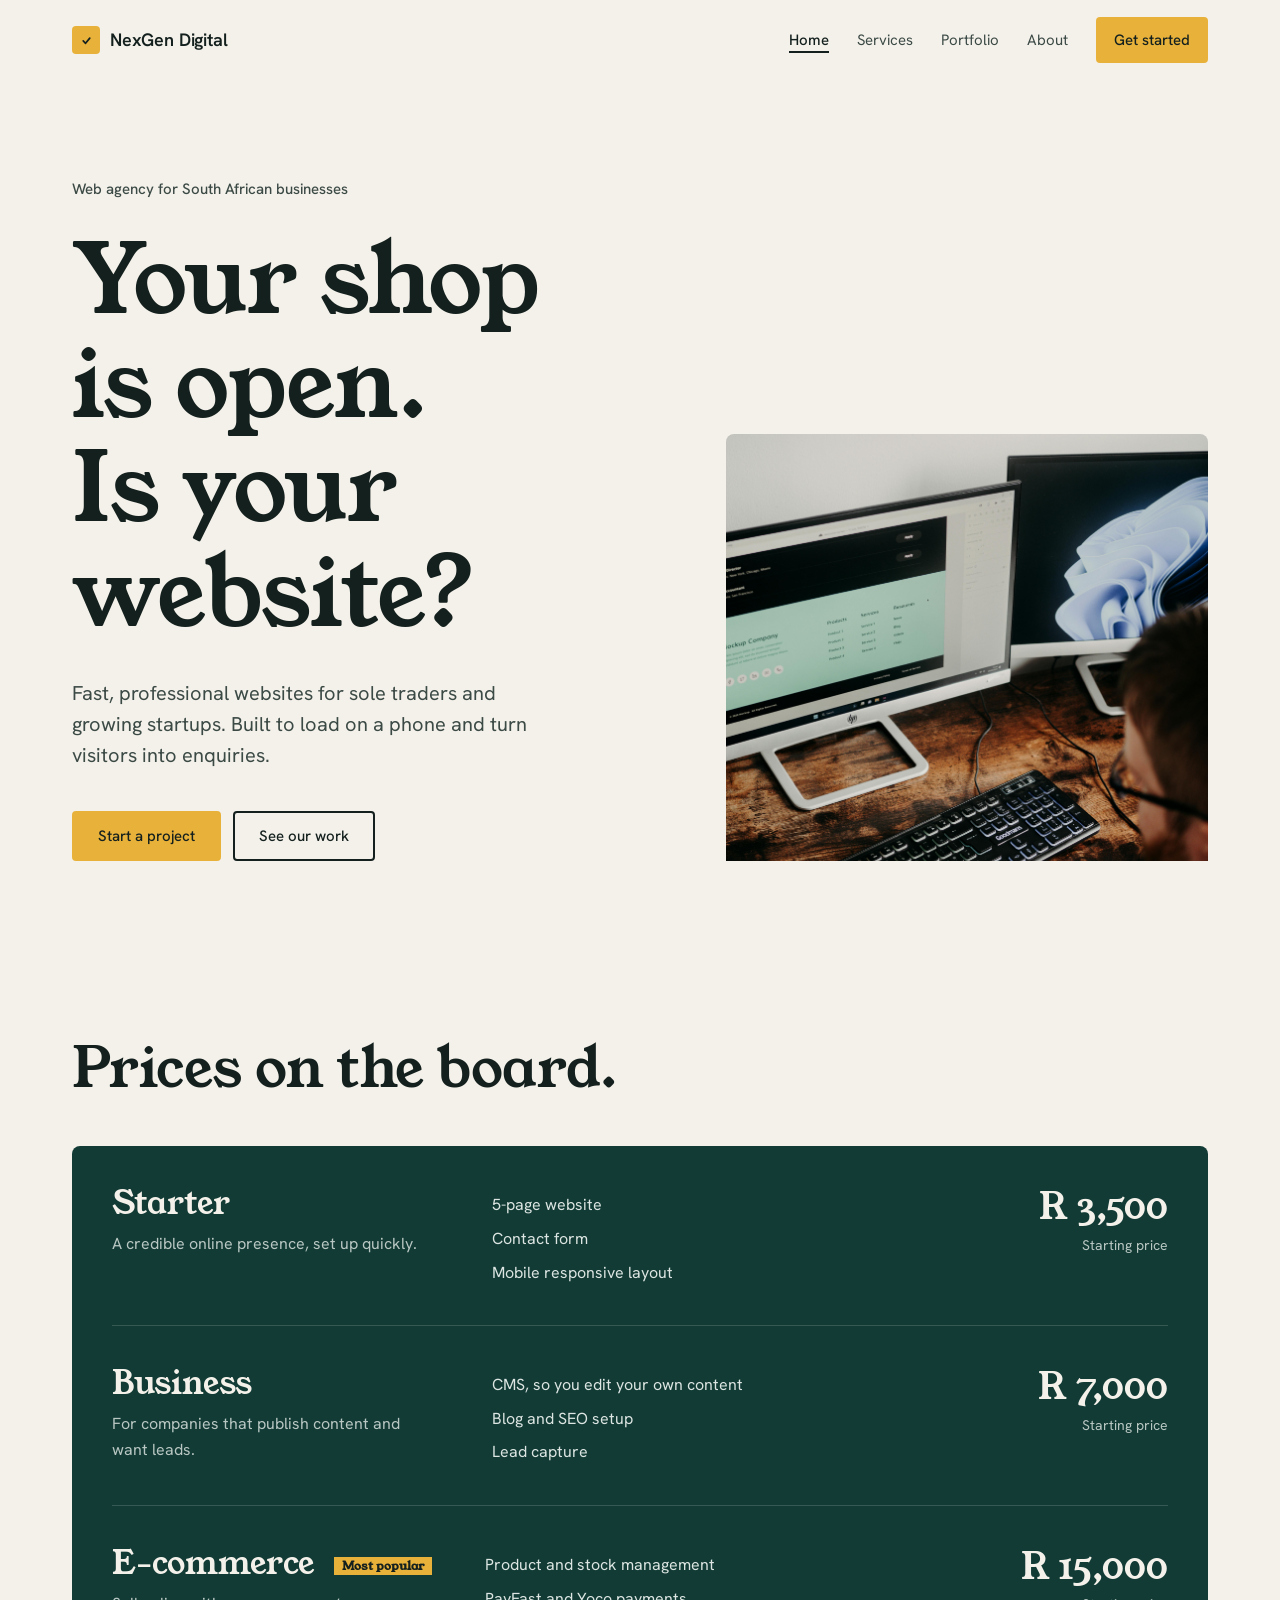
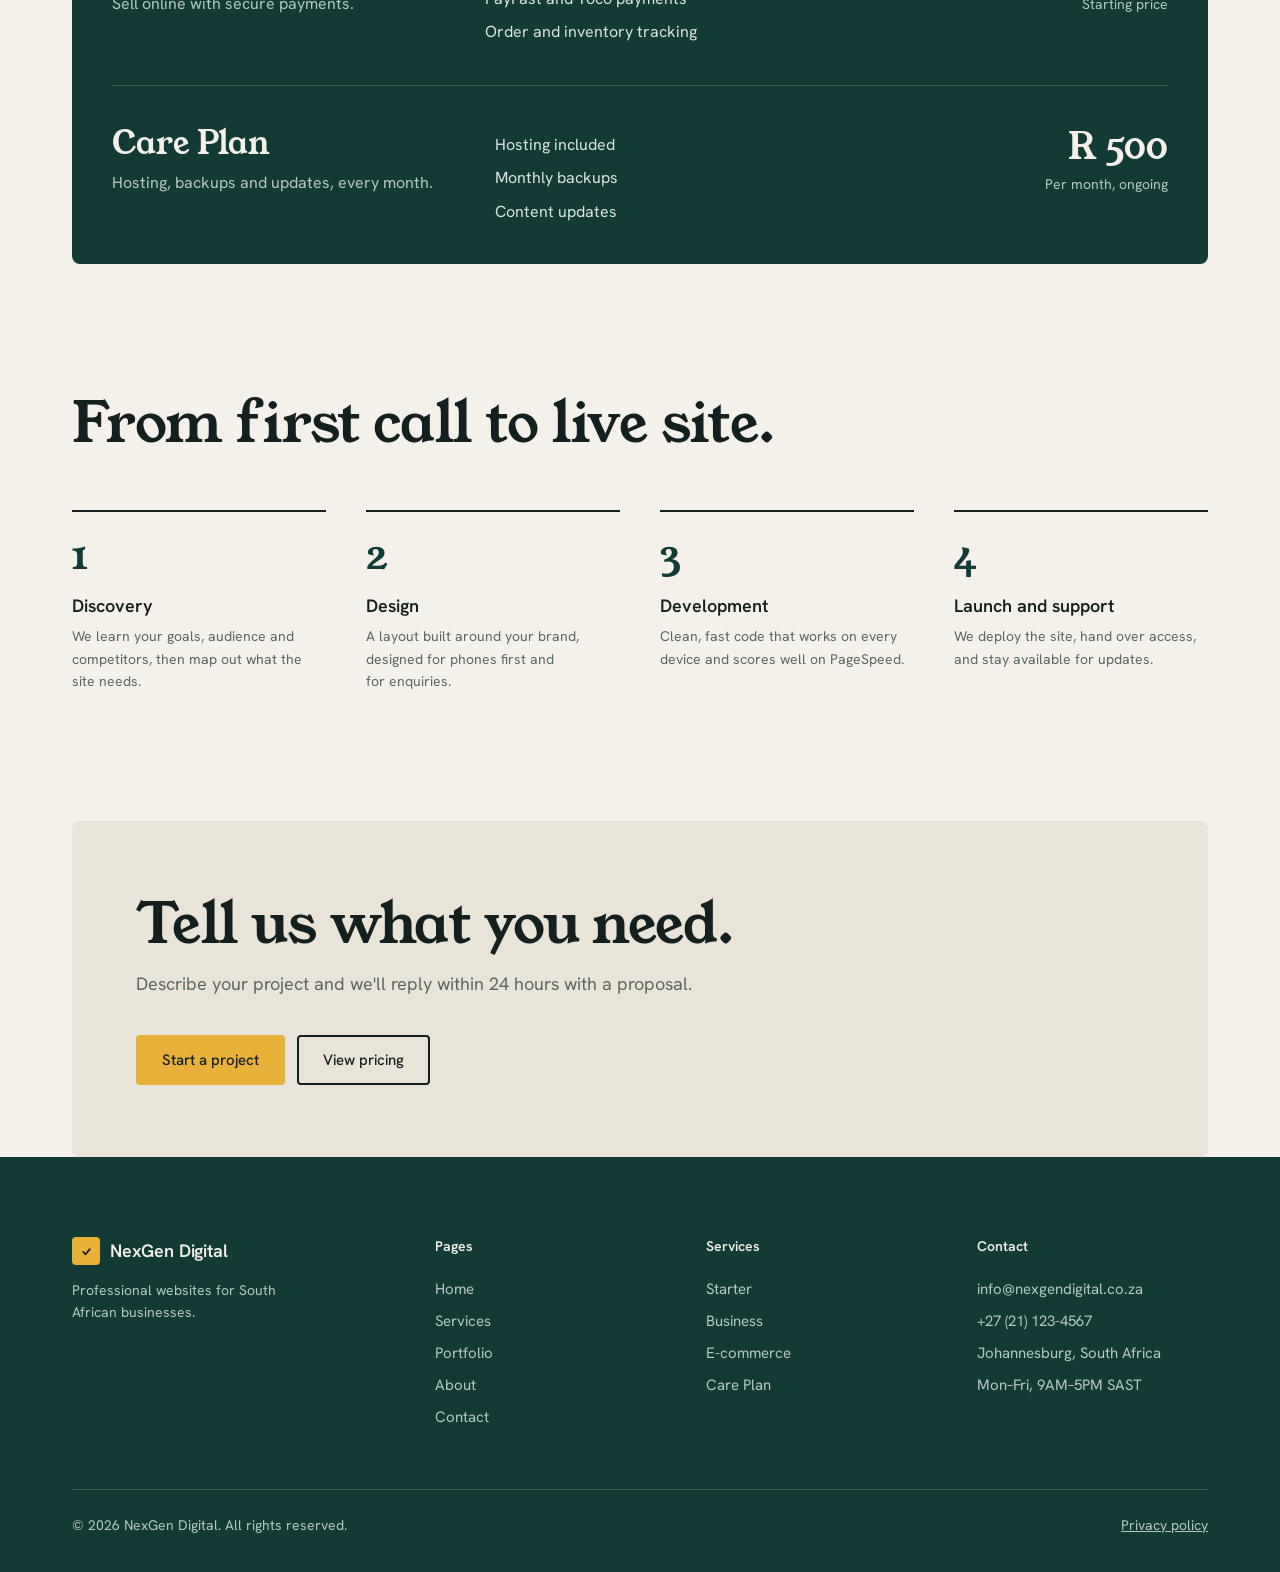
==== commit 3bb8a7e4: "Home: two-column hero layout" ====
--- a/NexGen-Digital-main/index.html
+++ b/NexGen-Digital-main/index.html
@@ -4,17 +4,20 @@
     <meta charset="utf-8" />
     <meta name="viewport" content="width=device-width,initial-scale=1" />
     <title>NexGen Digital — Websites that bring in customers</title>
+    <meta name="description" content="NexGen Digital builds fast, professional websites for South African businesses, from sole traders to growing startups." />
     <link rel="preconnect" href="https://fonts.googleapis.com">
     <link rel="preconnect" href="https://fonts.gstatic.com" crossorigin>
-    <link href="https://fonts.googleapis.com/css2?family=Instrument+Serif&family=Hanken+Grotesk:wght@400;500;600&display=swap" rel="stylesheet">
+    <link href="https://fonts.googleapis.com/css2?family=Young+Serif&family=Hanken+Grotesk:wght@400;500;600&display=swap" rel="stylesheet">
     <link rel="stylesheet" href="css/styles.css">
   </head>
   <body>
 
+    <a class="skip-link" href="#main">Skip to content</a>
+
     <header class="site-header" id="header">
       <div class="container header-inner">
         <a href="index.html" class="brand">
-          <span class="brand-mark"><svg viewBox="0 0 16 16" fill="none" aria-hidden="true"><path d="M4.5 8.5L7 11L11.5 5.5" stroke-width="1.6" stroke-linecap="round" stroke-linejoin="round"/></svg></span>
+          <span class="brand-mark"><svg viewBox="0 0 16 16" fill="none" aria-hidden="true"><path d="M4.5 8.5L7 11L11.5 5.5" stroke-width="1.8" stroke-linecap="round" stroke-linejoin="round"/></svg></span>
           NexGen Digital
         </a>
         <nav class="nav" aria-label="Main">
@@ -27,16 +30,18 @@
       </div>
     </header>
 
-    <main>
+    <main id="main">
 
       <section class="hero">
-        <div class="container">
-          <p class="hero-label">South African web agency, taking new projects now.</p>
-          <h1>Websites that bring in customers.</h1>
-          <p class="hero-lede">Fast, professional websites for South African businesses, from sole traders to growing startups. Built to load quickly on a phone and turn visitors into enquiries.</p>
-          <div class="hero-actions">
-            <a href="contact.html" class="btn primary">Start a project</a>
-            <a href="portfolio.html" class="btn ghost">See our work</a>
+        <div class="container hero-inner">
+          <div>
+            <p class="hero-label">Web agency for South African businesses</p>
+            <h1>Your shop is open. Is your website?</h1>
+            <p class="hero-lede">Fast, professional websites for sole traders and growing startups. Built to load on a phone and turn visitors into enquiries.</p>
+            <div class="hero-actions">
+              <a href="contact.html" class="btn primary">Start a project</a>
+              <a href="portfolio.html" class="btn ghost">See our work</a>
+            </div>
           </div>
           <figure class="hero-photo">
             <img src="assets/pexels-fotios-photos-16129688.jpg" alt="A person at a desk reviewing a website layout on a monitor" />
@@ -45,10 +50,10 @@
         </div>
       </section>
 
-      <section class="section">
+      <section class="section" style="padding-top:176px">
         <div class="container">
-          <h2>Packages with the prices on the page.</h2>
-          <div class="packages">
+          <h2>Prices on the board.</h2>
+          <div class="packages" style="margin-top:48px">
             <article class="pkg">
               <div>
                 <h3>Starter</h3>
@@ -137,7 +142,7 @@
         </div>
       </section>
 
-      <div class="container">
+      <div class="cta-banner-wrap">
         <div class="cta-banner">
           <h2>Tell us what you need.</h2>
           <p>Describe your project and we'll reply within 24 hours with a proposal.</p>
@@ -155,7 +160,7 @@
         <div class="footer-inner">
           <div class="footer-brand">
             <a href="index.html" class="brand">
-              <span class="brand-mark"><svg viewBox="0 0 16 16" fill="none" aria-hidden="true"><path d="M4.5 8.5L7 11L11.5 5.5" stroke-width="1.6" stroke-linecap="round" stroke-linejoin="round"/></svg></span>
+              <span class="brand-mark"><svg viewBox="0 0 16 16" fill="none" aria-hidden="true"><path d="M4.5 8.5L7 11L11.5 5.5" stroke-width="1.8" stroke-linecap="round" stroke-linejoin="round"/></svg></span>
               NexGen Digital
             </a>
             <p>Professional websites for South African businesses.</p>
@@ -179,7 +184,7 @@
             <h4>Contact</h4>
             <a href="mailto:info@nexgendigital.co.za">info@nexgendigital.co.za</a>
             <a href="tel:+27211234567">+27 (21) 123-4567</a>
-            <span class="footer-text">Cape Town, South Africa</span>
+            <span class="footer-text">Johannesburg, South Africa</span>
             <span class="footer-text">Mon–Fri, 9AM–5PM SAST</span>
           </div>
         </div>
--- a/NexGen-Digital-main/css/styles.css
+++ b/NexGen-Digital-main/css/styles.css
@@ -1,33 +1,34 @@
-/* NexGen Digital — v3 design system
-   Palette: warm paper, ink, one cobalt accent (interactive only).
-   Type: Instrument Serif (display, 400) + Hanken Grotesk (text, 400/500/600). */
+/* NexGen Digital — v4 "shopfront" system
+   Canvas: chalk. Structure: petrol price boards. Accent: signal yellow, fills only.
+   Type: Young Serif (display, 400) + Hanken Grotesk (text, 400/500/600). */
 
 :root {
-  /* Colour: 60 canvas / 30 surface / 10 accent */
-  --paper: #F6F4EF;          /* L0 canvas */
-  --paper-2: #ECE9E1;        /* L1 surface (one step darker) */
-  --ink: #15151A;
-  --ink-2: #3A3A42;
-  --muted: #5E5C57;          /* ~6.3:1 on paper, ~5.6:1 on paper-2 */
-  --rule: rgba(21, 21, 26, 0.14);
-  --rule-strong: rgba(21, 21, 26, 0.28);
-  --accent: #2338C8;         /* ~7:1 on paper; links, focus, hover only */
-
-  /* Radius: tighter on controls, softer on containers */
+  --chalk: #F4F1EA;          /* L0 canvas (~60%) */
+  --chalk-2: #E9E4D8;        /* L1 surface */
+  --petrol: #123B36;         /* structural boards (~30%) */
+  --petrol-2: #0D2C28;
+  --ink: #14201E;
+  --ink-2: #3C4A46;
+  --muted: #5B6661;          /* ~5.5:1 on chalk */
+  --muted-dark: #B9C7C2;     /* ~6.9:1 on petrol */
+  --chalk-text: #F4F1EA;
+  --rule: rgba(20, 32, 30, 0.14);
+  --rule-dark: rgba(244, 241, 234, 0.16);
+  --accent: #E8B13A;         /* fills only: buttons, one tag, logo mark */
+  --accent-hover: #F2C35C;
+
   --radius-sm: 4px;
   --radius-md: 8px;
-
-  /* Type */
-  --serif: 'Instrument Serif', Georgia, serif;
+  --z-header: 50;
+
+  --serif: 'Young Serif', Georgia, serif;
   --sans: 'Hanken Grotesk', system-ui, -apple-system, 'Segoe UI', sans-serif;
-  --text-body: 1rem;         /* 16px */
-  --text-secondary: 0.875rem;/* 14px */
-  --text-meta: 0.75rem;      /* 12px, meta only */
+  --text-body: 1rem;
+  --text-secondary: 0.875rem;
+  --text-meta: 0.75rem;
   --leading-body: 1.6;
   --leading-tight: 1.1;
-
-  --container: 1160px;
-  --z-header: 50;
+  --container: 1200px;
   color-scheme: light;
 }
 
@@ -35,127 +36,111 @@
 *, *::before, *::after { box-sizing: border-box; margin: 0; padding: 0; }
 html { scroll-behavior: smooth; -webkit-text-size-adjust: 100%; }
 body {
-  background: var(--paper);
-  color: var(--ink);
+  background: var(--chalk); color: var(--ink);
   font: 400 var(--text-body)/var(--leading-body) var(--sans);
-  -webkit-font-smoothing: antialiased;
-  overflow-x: hidden;
+  -webkit-font-smoothing: antialiased; overflow-x: hidden;
 }
 img { max-width: 100%; display: block; }
 a { color: inherit; }
 ul, ol { list-style: none; }
-:focus-visible { outline: 2px solid var(--accent); outline-offset: 3px; }
-
-/* Skip link (add <a class="skip-link" href="#main"> as the first child of <body>) */
+:focus-visible { outline: 3px solid var(--ink); outline-offset: 3px; }
+.on-dark :focus-visible, .site-footer :focus-visible { outline-color: var(--accent); }
+
+/* Skip link: add as first child of <body>, give <main> id="main" */
 .skip-link {
-  position: absolute; left: 16px; top: -100px; z-index: var(--z-header);
-  background: var(--ink); color: var(--paper);
-  padding: 10px 16px; border-radius: var(--radius-sm); text-decoration: none;
+  position: absolute; left: 16px; top: -120px; z-index: calc(var(--z-header) + 1);
+  background: var(--accent); color: var(--ink); padding: 10px 16px;
+  border-radius: var(--radius-sm); text-decoration: none; font-weight: 500;
 }
 .skip-link:focus { top: 16px; }
 
 /* Type */
-h1, h2, h3, h4 { color: var(--ink); letter-spacing: -0.01em; text-wrap: balance; }
-h1, h2 { font-family: var(--serif); font-weight: 400; line-height: var(--leading-tight); }
-h1 { font-size: clamp(48px, 8vw, 104px); }
-h2 { font-size: clamp(36px, 4.6vw, 60px); }
-h3 { font-family: var(--sans); font-weight: 600; font-size: 1.1875rem; line-height: 1.3; letter-spacing: -0.005em; }
+h1, h2, h3, h4 { text-wrap: balance; color: var(--ink); }
+h1, h2 { font-family: var(--serif); font-weight: 400; line-height: var(--leading-tight); letter-spacing: -0.01em; }
+h1 { font-size: clamp(46px, 7.4vw, 96px); }
+h2 { font-size: clamp(36px, 4.4vw, 56px); }
+h3 { font-family: var(--sans); font-weight: 600; font-size: 1.1875rem; line-height: 1.3; }
 h4 { font: 600 var(--text-secondary)/1.4 var(--sans); }
 p { color: var(--muted); max-width: 62ch; text-wrap: pretty; }
 
 /* Layout */
 .container { max-width: var(--container); margin: 0 auto; padding: 0 32px; }
-.section { padding: 112px 0; }
+.section { padding: 128px 0; }
 
 /* Header */
 .site-header {
   position: sticky; top: 0; z-index: var(--z-header);
-  background: var(--paper);
-  border-bottom: 1px solid transparent;
-  transition: border-color 0.2s;
+  background: var(--chalk); border-bottom: 1px solid transparent; transition: border-color 0.2s;
 }
 .site-header.scrolled { border-color: var(--rule); }
-.header-inner { display: flex; align-items: center; justify-content: space-between; height: 76px; gap: 24px; }
+.header-inner { display: flex; align-items: center; justify-content: space-between; height: 80px; gap: 24px; }
 .brand { display: flex; align-items: center; gap: 10px; font: 600 1.125rem/1.2 var(--sans); letter-spacing: -0.01em; text-decoration: none; }
-.brand-mark {
-  width: 26px; height: 26px; border-radius: var(--radius-sm);
-  background: var(--ink); display: grid; place-items: center; flex-shrink: 0;
-}
-.brand-mark svg { width: 14px; height: 14px; }
-.brand-mark path { stroke: var(--paper); }
+.brand-mark { width: 28px; height: 28px; border-radius: var(--radius-sm); background: var(--accent); display: grid; place-items: center; flex-shrink: 0; }
+.brand-mark svg { width: 15px; height: 15px; }
+.brand-mark path { stroke: var(--ink); }
 .nav { display: flex; align-items: center; flex-wrap: wrap; gap: 28px; }
 .nav a { font-size: 0.9375rem; color: var(--ink-2); text-decoration: none; }
-.nav a:hover { color: var(--accent); }
-.nav a.active { color: var(--ink); text-decoration: underline; text-decoration-thickness: 1px; text-underline-offset: 6px; }
+.nav a:hover { color: var(--ink); text-decoration: underline; text-decoration-thickness: 2px; text-underline-offset: 6px; }
+.nav a.active { color: var(--ink); font-weight: 500; text-decoration: underline; text-decoration-thickness: 2px; text-underline-offset: 6px; }
 .nav a.cta {
-  background: var(--ink); color: var(--paper); font-weight: 500;
-  padding: 10px 18px; border-radius: var(--radius-sm); text-decoration: none;
-  transition: background 0.2s;
-}
-.nav a.cta:hover { background: var(--accent); color: var(--paper); }
-.nav a.cta.active { text-decoration: none; }
-
-/* Buttons: medium weight, visible press */
+  background: var(--accent); color: var(--ink); font-weight: 500;
+  padding: 11px 18px; border-radius: var(--radius-sm); text-decoration: none; transition: background 0.2s;
+}
+.nav a.cta:hover { background: var(--accent-hover); text-decoration: none; }
+.nav a.cta.active { text-decoration: none; box-shadow: inset 0 -2px 0 var(--ink); }
+
+/* Buttons: yellow fill, ink text; inverts on hover; pressed state */
 .btn {
-  display: inline-flex; align-items: center; gap: 8px;
-  min-height: 48px; padding: 12px 22px;
-  border: 1px solid var(--ink); border-radius: var(--radius-sm);
+  display: inline-flex; align-items: center; gap: 8px; min-height: 50px; padding: 13px 24px;
+  border: 2px solid var(--ink); border-radius: var(--radius-sm);
   font: 500 0.9375rem/1.2 var(--sans); text-decoration: none; cursor: pointer;
-  transition: background 0.2s, color 0.2s, border-color 0.2s, transform 0.2s;
+  transition: background 0.2s, color 0.2s, border-color 0.2s, transform 0.15s;
 }
 .btn:active { transform: translateY(1px); }
-.btn.primary { background: var(--ink); color: var(--paper); }
-.btn.primary:hover { background: var(--accent); border-color: var(--accent); }
+.btn.primary { background: var(--accent); color: var(--ink); border-color: var(--accent); }
+.btn.primary:hover { background: var(--ink); color: var(--chalk); border-color: var(--ink); }
 .btn.ghost { background: transparent; color: var(--ink); }
-.btn.ghost:hover { background: var(--ink); color: var(--paper); }
+.btn.ghost:hover { background: var(--ink); color: var(--chalk); }
+.on-dark .btn.ghost { color: var(--chalk); border-color: var(--chalk); }
+.on-dark .btn.ghost:hover { background: var(--chalk); color: var(--petrol); }
+.btn-group { display: flex; gap: 12px; flex-wrap: wrap; }
+.hero-actions { display: flex; gap: 12px; flex-wrap: wrap; }
 
 /* Hero */
-.hero { padding: 96px 0 0; }
-.hero-label { font-size: 0.9375rem; color: var(--ink-2); margin-bottom: 28px; max-width: none; }
-.hero h1 { max-width: 13ch; }
-.hero-lede { font-size: 1.25rem; line-height: 1.55; color: var(--ink-2); margin: 32px 0 40px; max-width: 46ch; }
+.hero { padding: 96px 0 0; overflow: hidden; }
+.hero-inner { display: grid; grid-template-columns: 1.1fr 0.9fr; gap: 64px; align-items: end; }
+.hero-label { font-size: 0.9375rem; font-weight: 500; color: var(--ink-2); margin-bottom: 28px; max-width: none; }
+.hero h1 { max-width: 12ch; }
+.hero-lede { font-size: 1.25rem; line-height: 1.55; color: var(--ink-2); margin: 32px 0 40px; max-width: 44ch; }
 .hero-actions { display: flex; gap: 12px; flex-wrap: wrap; }
-.hero-photo { margin-top: 80px; border-top: 1px solid var(--ink); padding-top: 20px; }
-.hero-photo img {
-  width: 100%; height: clamp(260px, 42vw, 500px);
-  object-fit: cover; object-position: center 35%;
-  border-radius: var(--radius-md);
-}
-.hero-photo figcaption { margin-top: 14px; font-size: var(--text-secondary); color: var(--muted); }
-
-/* Inner page hero */
-.page-hero { padding: 96px 0 72px; border-bottom: 1px solid var(--rule); }
-.page-hero h1 { font-size: clamp(44px, 6.4vw, 88px); max-width: 16ch; margin-bottom: 20px; }
-.page-hero > .container > p { font-size: 1.1875rem; max-width: 56ch; }
-
-/* Surface for lists: one step up from canvas, subtle border, hairline row dividers */
-.packages,
-.about-checklist,
-.contact-info {
-  background: var(--paper-2);
-  border: 1px solid var(--rule);
-  border-radius: var(--radius-md);
-  padding: 0 32px;
-}
-
-/* Packages: a ruled list, not a card grid */
-.packages { margin-top: 56px; }
-.pkg {
-  display: grid; grid-template-columns: 1fr 1.5fr auto; gap: 48px;
-  padding: 36px 0; border-bottom: 1px solid var(--rule); align-items: start;
-}
+.hero-photo { position: relative; margin-bottom: -120px; z-index: 1; }
+.hero-photo img { width: 100%; height: clamp(320px, 40vw, 520px); object-fit: cover; object-position: center 35%; border-radius: var(--radius-md); }
+.hero-photo figcaption { margin-top: 12px; font-size: var(--text-secondary); color: var(--muted); }
+
+@media (max-width: 1000px) {
+  .hero-inner { grid-template-columns: 1fr; gap: 48px; }
+  .hero-photo { margin-top: 0; margin-bottom: -72px; }
+}
+
+/* Inner page hero: petrol board band */
+.page-hero { background: var(--petrol); color: var(--chalk-text); padding: 112px 0 96px; }
+.page-hero h1 { color: var(--chalk-text); font-size: clamp(44px, 6vw, 84px); max-width: 16ch; margin-bottom: 20px; }
+.page-hero p { color: var(--muted-dark); font-size: 1.1875rem; max-width: 56ch; }
+
+/* Packages: a petrol price board */
+.packages { background: var(--petrol); color: var(--chalk-text); border-radius: var(--radius-md); padding: 0 40px; margin-top: 0; }
+.pkg { display: grid; grid-template-columns: 1fr 1.5fr auto; gap: 48px; padding: 40px 0; border-bottom: 1px solid var(--rule-dark); align-items: start; }
 .pkg:last-child { border-bottom: none; }
-.pkg h3 { font-family: var(--serif); font-weight: 400; font-size: 2rem; line-height: 1.15; margin-bottom: 8px; }
-.pkg .pkg-desc { font-size: var(--text-body); }
-.pkg ul { display: grid; gap: 8px; font-size: var(--text-body); color: var(--ink-2); padding-top: 6px; }
-.pkg .price { font: 400 2.25rem/1.15 var(--serif); text-align: right; white-space: nowrap; }
-.pkg .note { display: block; font: 400 var(--text-secondary)/1.4 var(--sans); color: var(--muted); margin-top: 8px; }
-/* Structural label, neutral ink (not accent) */
-.flag { display: inline-block; margin-left: 12px; font-size: var(--text-secondary); font-weight: 600; color: var(--ink-2); border-bottom: 1px solid var(--ink-2); }
-
-/* Generic card (inner pages): ruled column, no box */
+.pkg h3 { font-family: var(--serif); font-weight: 400; font-size: 2rem; line-height: 1.15; color: var(--chalk-text); margin-bottom: 8px; }
+.pkg .pkg-desc { font-size: var(--text-body); color: var(--muted-dark); }
+.pkg ul { display: grid; gap: 8px; font-size: var(--text-body); color: #DCE5E1; padding-top: 6px; }
+.pkg .price { font: 400 2.25rem/1.15 var(--serif); color: var(--chalk-text); text-align: right; white-space: nowrap; }
+.pkg .note { display: block; font: 400 var(--text-secondary)/1.4 var(--sans); color: var(--muted-dark); margin-top: 8px; }
+.flag { display: inline-block; margin-left: 12px; padding: 2px 8px; background: var(--accent); color: var(--ink); font-size: var(--text-meta); font-weight: 600; vertical-align: middle; }
+
+/* Generic card (inner pages): ruled column on chalk */
 .cards { display: grid; grid-template-columns: repeat(4, 1fr); gap: 40px; margin-top: 56px; }
-.card { border-top: 1px solid var(--ink); padding-top: 28px; display: flex; flex-direction: column; gap: 14px; }
+.card { border-top: 2px solid var(--ink); padding-top: 28px; display: flex; flex-direction: column; gap: 14px; }
 .card-icon { display: none; }
 .card p { font-size: var(--text-secondary); }
 .card ul { display: flex; flex-direction: column; gap: 6px; font-size: var(--text-secondary); color: var(--ink-2); }
@@ -163,28 +148,28 @@
 .card .note { font-size: var(--text-secondary); color: var(--muted); }
 .card .tag { font-size: var(--text-secondary); font-weight: 600; color: var(--ink-2); }
 
-/* Process: a real sequence, so numbered; numerals are neutral */
+/* Process: numbered sequence, numerals in petrol */
 .process-list { display: grid; grid-template-columns: repeat(4, 1fr); gap: 40px; margin-top: 56px; }
-.process-list li { border-top: 1px solid var(--ink); padding-top: 22px; }
-.step-num { display: block; font: 400 1.875rem/1.2 var(--serif); color: var(--ink); margin-bottom: 14px; }
+.process-list li { border-top: 2px solid var(--ink); padding-top: 22px; }
+.step-num { display: block; font: 400 2.5rem/1.1 var(--serif); color: var(--petrol); margin-bottom: 16px; }
 .step-content strong { display: block; font-weight: 600; font-size: 1.125rem; line-height: 1.3; color: var(--ink); margin-bottom: 8px; }
 .step-content p { font-size: var(--text-secondary); }
 
 /* Portfolio frames */
-.frames { display: grid; grid-template-columns: repeat(3, 1fr); gap: 40px 32px; margin-top: 56px; }
+.frames { display: grid; grid-template-columns: repeat(3, 1fr); gap: 48px 32px; margin-top: 56px; }
 .frame { display: flex; flex-direction: column; }
-.frame-img img { width: 100%; height: 220px; object-fit: cover; border-radius: var(--radius-md); }
-.frame-body { padding-top: 20px; display: flex; flex-direction: column; gap: 10px; flex: 1; }
+.frame-img img { width: 100%; height: 230px; object-fit: cover; border-radius: var(--radius-md); }
+.frame-body { padding-top: 22px; display: flex; flex-direction: column; gap: 10px; flex: 1; }
 .frame h3 { font-size: 1.25rem; }
 .frame p { font-size: var(--text-secondary); }
-.frame .btn { margin-top: auto; align-self: flex-start; min-height: 40px; padding: 9px 16px; font-size: var(--text-secondary); }
+.frame .btn { margin-top: auto; align-self: flex-start; min-height: 40px; padding: 8px 16px; font-size: var(--text-secondary); }
 .frame .tag { font-size: var(--text-meta); font-weight: 600; color: var(--ink-2); text-transform: none; letter-spacing: 0; }
 
 /* About */
 .about-grid { display: grid; grid-template-columns: 1fr 380px; gap: 80px; align-items: start; margin-top: 56px; }
 .about-text p { margin-bottom: 16px; font-size: 1.125rem; color: var(--ink-2); }
-.about-checklist { display: grid; gap: 0; margin-top: 32px; }
-.about-checklist li { display: flex; gap: 14px; padding: 14px 0; border-bottom: 1px solid var(--rule); font-size: var(--text-body); color: var(--ink); }
+.about-checklist { display: grid; margin-top: 32px; background: var(--chalk-2); border-radius: var(--radius-md); padding: 0 24px; }
+.about-checklist li { display: flex; gap: 14px; padding: 14px 0; border-bottom: 1px solid var(--rule); color: var(--ink); }
 .about-checklist li:last-child { border-bottom: none; }
 .check-icon { color: var(--ink); font-weight: 600; }
 .about-photo img { width: 100%; aspect-ratio: 4 / 5; object-fit: cover; border-radius: var(--radius-md); }
@@ -193,51 +178,50 @@
 .contact-grid { display: grid; grid-template-columns: 1fr 320px; gap: 80px; align-items: start; margin-top: 56px; }
 .contact-form { display: flex; flex-direction: column; gap: 24px; }
 .field-label { display: block; font: 500 0.9375rem/1.4 var(--sans); color: var(--ink); margin-bottom: 8px; }
-.contact-form input,
-.contact-form textarea {
-  width: 100%; padding: 14px 16px;
-  background: #FFFFFF; border: 1px solid var(--rule-strong); border-radius: var(--radius-sm);
+.contact-form input, .contact-form textarea {
+  width: 100%; padding: 14px 16px; background: #FFFFFF; border: 1.5px solid var(--ink); border-radius: var(--radius-sm);
   color: var(--ink); font: 400 var(--text-body)/1.5 var(--sans);
 }
-.contact-form input:focus-visible,
-.contact-form textarea:focus-visible { outline-offset: 0; border-color: var(--accent); }
+.contact-form input:focus-visible, .contact-form textarea:focus-visible { outline-offset: 0; border-color: var(--petrol); box-shadow: 0 0 0 3px var(--accent); }
 .contact-form textarea { resize: vertical; min-height: 150px; }
 .form-actions { display: flex; gap: 12px; flex-wrap: wrap; }
-.contact-info { display: flex; flex-direction: column; }
-.ci-card { padding: 18px 0; border-bottom: 1px solid var(--rule); }
+.contact-info { display: flex; flex-direction: column; background: var(--petrol); color: var(--chalk-text); border-radius: var(--radius-md); padding: 0 24px; }
+.ci-card { padding: 18px 0; border-bottom: 1px solid var(--rule-dark); }
 .ci-card:last-child { border-bottom: none; }
-.ci-label { font: 600 var(--text-secondary)/1.4 var(--sans); color: var(--ink); margin-bottom: 4px; }
-.ci-card a { color: var(--accent); text-decoration: none; font-size: var(--text-body); }
+.ci-label { font: 600 var(--text-secondary)/1.4 var(--sans); color: var(--muted-dark); margin-bottom: 4px; }
+.ci-card a { color: var(--chalk-text); text-decoration: none; font-size: var(--text-body); }
 .ci-card a:hover { text-decoration: underline; }
-.ci-card p { color: var(--muted); font-size: var(--text-secondary); }
-
-/* Closing CTA: a ruled block, not a boxed banner */
-.cta-banner { border-top: 1px solid var(--ink); padding: 72px 0 112px; max-width: 720px; }
+.ci-card p { color: var(--chalk-text); font-size: var(--text-secondary); }
+
+/* Closing CTA: chalk-2 sign panel */
+.cta-banner { background: var(--chalk-2); border-radius: var(--radius-md); padding: 72px 64px; margin: 0 32px 128px; max-width: none; }
 .cta-banner h2 { margin-bottom: 16px; }
 .cta-banner p { font-size: 1.125rem; margin-bottom: 36px; }
-.btn-group { display: flex; gap: 12px; flex-wrap: wrap; }
-
-/* Footer */
-.site-footer { background: var(--paper-2); border-top: 1px solid var(--rule); padding: 72px 0 32px; }
+.cta-banner-wrap { max-width: var(--container); margin: 0 auto; padding: 0 32px; }
+.cta-banner-wrap .cta-banner { margin: 0; }
+
+/* Footer: petrol board, matches the packages */
+.site-footer { background: var(--petrol); color: var(--chalk-text); padding: 80px 0 36px; }
 .footer-inner { display: grid; grid-template-columns: 1.4fr 1fr 1fr 1fr; gap: 40px; margin-bottom: 56px; }
-.footer-brand .brand { font-size: 1.125rem; }
-.footer-brand p { font-size: var(--text-secondary); margin-top: 14px; max-width: 26ch; }
-.footer-col h4 { margin-bottom: 16px; }
-.footer-col a { display: block; color: var(--ink-2); text-decoration: none; font-size: 0.9375rem; padding: 4px 0; }
-.footer-col a:hover { color: var(--accent); text-decoration: underline; }
-.footer-text { display: block; padding: 4px 0; font-size: 0.9375rem; color: var(--ink-2); }
-.footer-bottom { border-top: 1px solid var(--rule); padding-top: 24px; display: flex; justify-content: space-between; align-items: center; gap: 16px; }
-.footer-bottom p { font-size: var(--text-secondary); color: var(--muted); margin: 0; }
-.footer-bottom a { font-size: var(--text-secondary); color: var(--muted); }
-
-/* Motion: one page-load fade on the hero; nothing else moves on its own */
-@keyframes rise { from { opacity: 0; transform: translateY(12px); } to { opacity: 1; transform: none; } }
-.hero h1, .hero-lede, .hero-actions { animation: rise 0.6s ease both; }
+.footer-brand .brand { color: var(--chalk-text); font-size: 1.125rem; }
+.footer-brand p { font-size: var(--text-secondary); color: var(--muted-dark); margin-top: 14px; max-width: 26ch; }
+.footer-col h4 { color: var(--chalk-text); margin-bottom: 16px; }
+.footer-col a, .footer-text { display: block; color: var(--muted-dark); text-decoration: none; font-size: 0.9375rem; padding: 4px 0; }
+.footer-col a:hover { color: var(--chalk-text); text-decoration: underline; }
+.footer-bottom { border-top: 1px solid var(--rule-dark); padding-top: 24px; display: flex; justify-content: space-between; align-items: center; gap: 16px; }
+.footer-bottom p { font-size: var(--text-secondary); color: var(--muted-dark); margin: 0; }
+.footer-bottom a { font-size: var(--text-secondary); color: var(--muted-dark); }
+
+/* Motion: one page-load moment on the hero */
+@keyframes rise { from { opacity: 0; transform: translateY(14px); } to { opacity: 1; transform: none; } }
+.hero h1, .hero-lede, .hero-actions { animation: rise 0.7s ease both; }
 .hero-lede { animation-delay: 0.08s; }
 .hero-actions { animation-delay: 0.16s; }
 
 /* Responsive */
 @media (max-width: 1000px) {
+  .hero-inner { grid-template-columns: 1fr; gap: 48px; }
+  .hero-photo { margin-bottom: -72px; }
   .pkg { grid-template-columns: 1fr 1fr; }
   .pkg .price { text-align: left; grid-column: 1 / -1; }
   .cards, .process-list { grid-template-columns: repeat(2, 1fr); }
@@ -247,21 +231,27 @@
   .footer-inner { grid-template-columns: 1fr 1fr; }
 }
 @media (max-width: 640px) {
-  .container { padding: 0 20px; }
-  .section { padding: 80px 0; }
-  .packages, .about-checklist, .contact-info { padding: 0 20px; }
+  .container, .cta-banner-wrap { padding: 0 20px; }
+  .section { padding: 88px 0; }
+  .packages { padding: 0 22px; }
+  .cta-banner { padding: 48px 26px; margin: 0 20px 88px; }
   .header-inner { height: auto; flex-direction: column; align-items: flex-start; padding: 18px 0; gap: 14px; }
   .nav { gap: 10px 18px; }
-  .hero { padding-top: 64px; }
-  .hero-photo { margin-top: 56px; }
-  .hero-actions .btn { flex: 1 1 100%; justify-content: center; }
-  .pkg { grid-template-columns: 1fr; gap: 16px; padding: 28px 0; }
+  .hero { padding-top: 56px; }
+  .hero-actions .btn, .btn-group .btn { flex: 1 1 100%; justify-content: center; }
+  .pkg { grid-template-columns: 1fr; gap: 16px; padding: 30px 0; }
   .cards, .process-list, .frames, .footer-inner { grid-template-columns: 1fr; }
-  .page-hero { padding: 64px 0 48px; }
-  .cta-banner { padding: 48px 0 80px; }
+  .page-hero { padding: 72px 0 64px; }
   .footer-bottom { flex-direction: column; align-items: flex-start; }
 }
 
 @media (prefers-reduced-motion: reduce) {
   *, *::before, *::after { animation: none !important; transition: none !important; scroll-behavior: auto !important; }
+}
+
+/* Placeholder screenshot slot: visibly unfinished on purpose, replace with a real image */
+.frame-img.placeholder {
+  height: 230px; border-radius: var(--radius-md);
+  border: 2px dashed var(--ink-2); background: var(--chalk-2);
+  display: grid; place-items: center; color: var(--ink-2); font-size: var(--text-secondary);
 }
